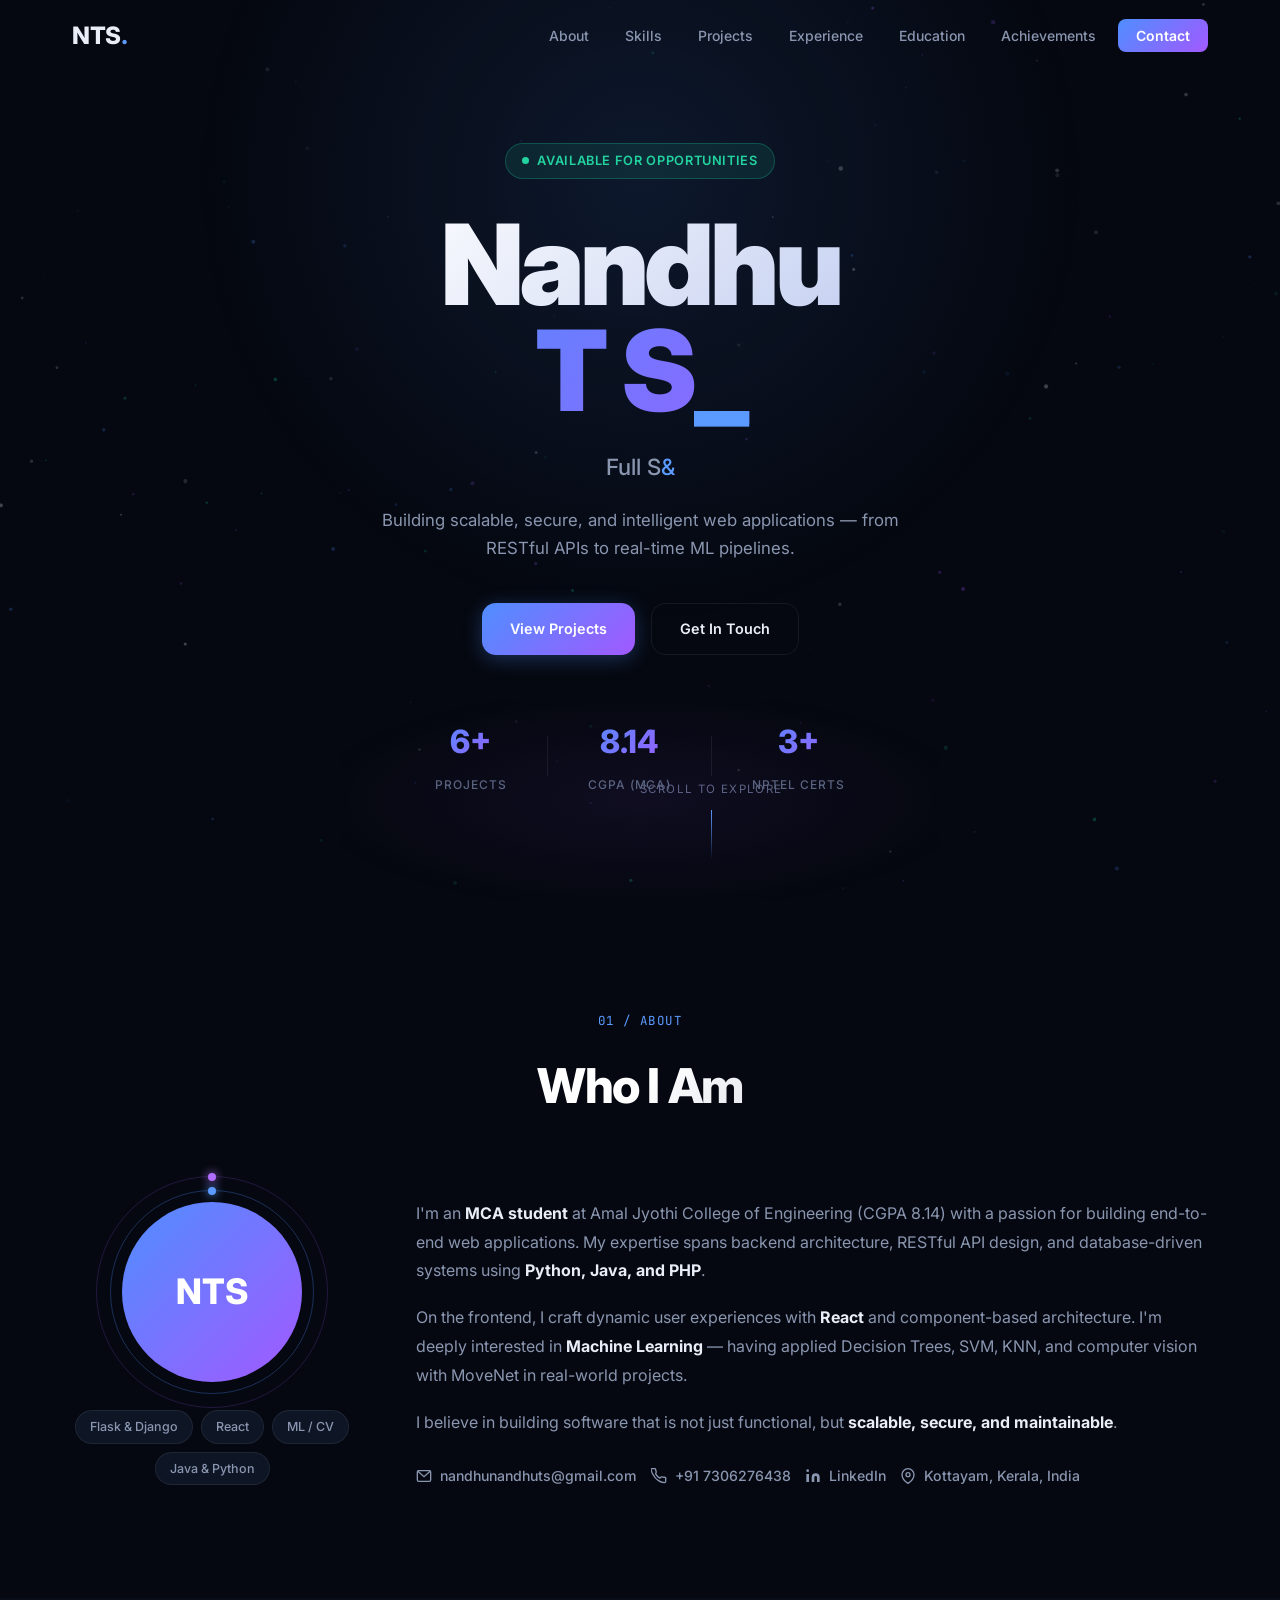
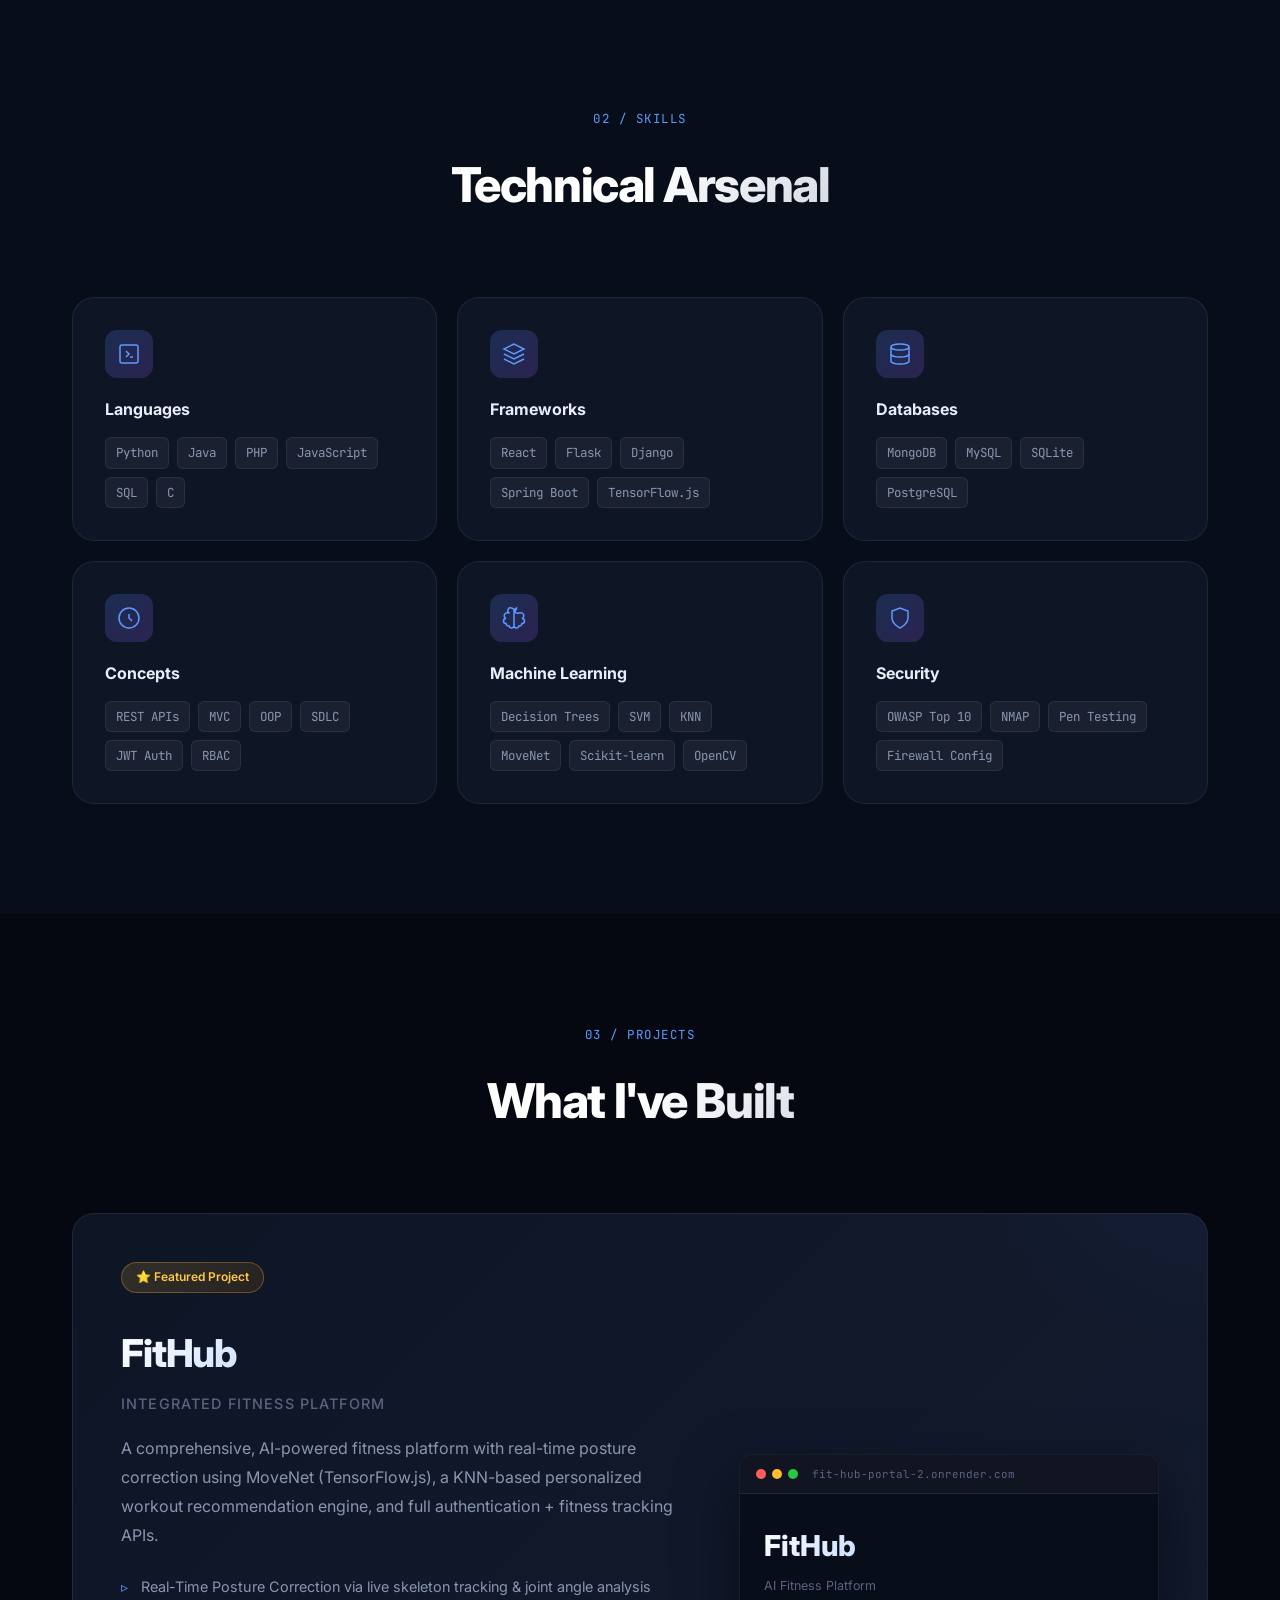
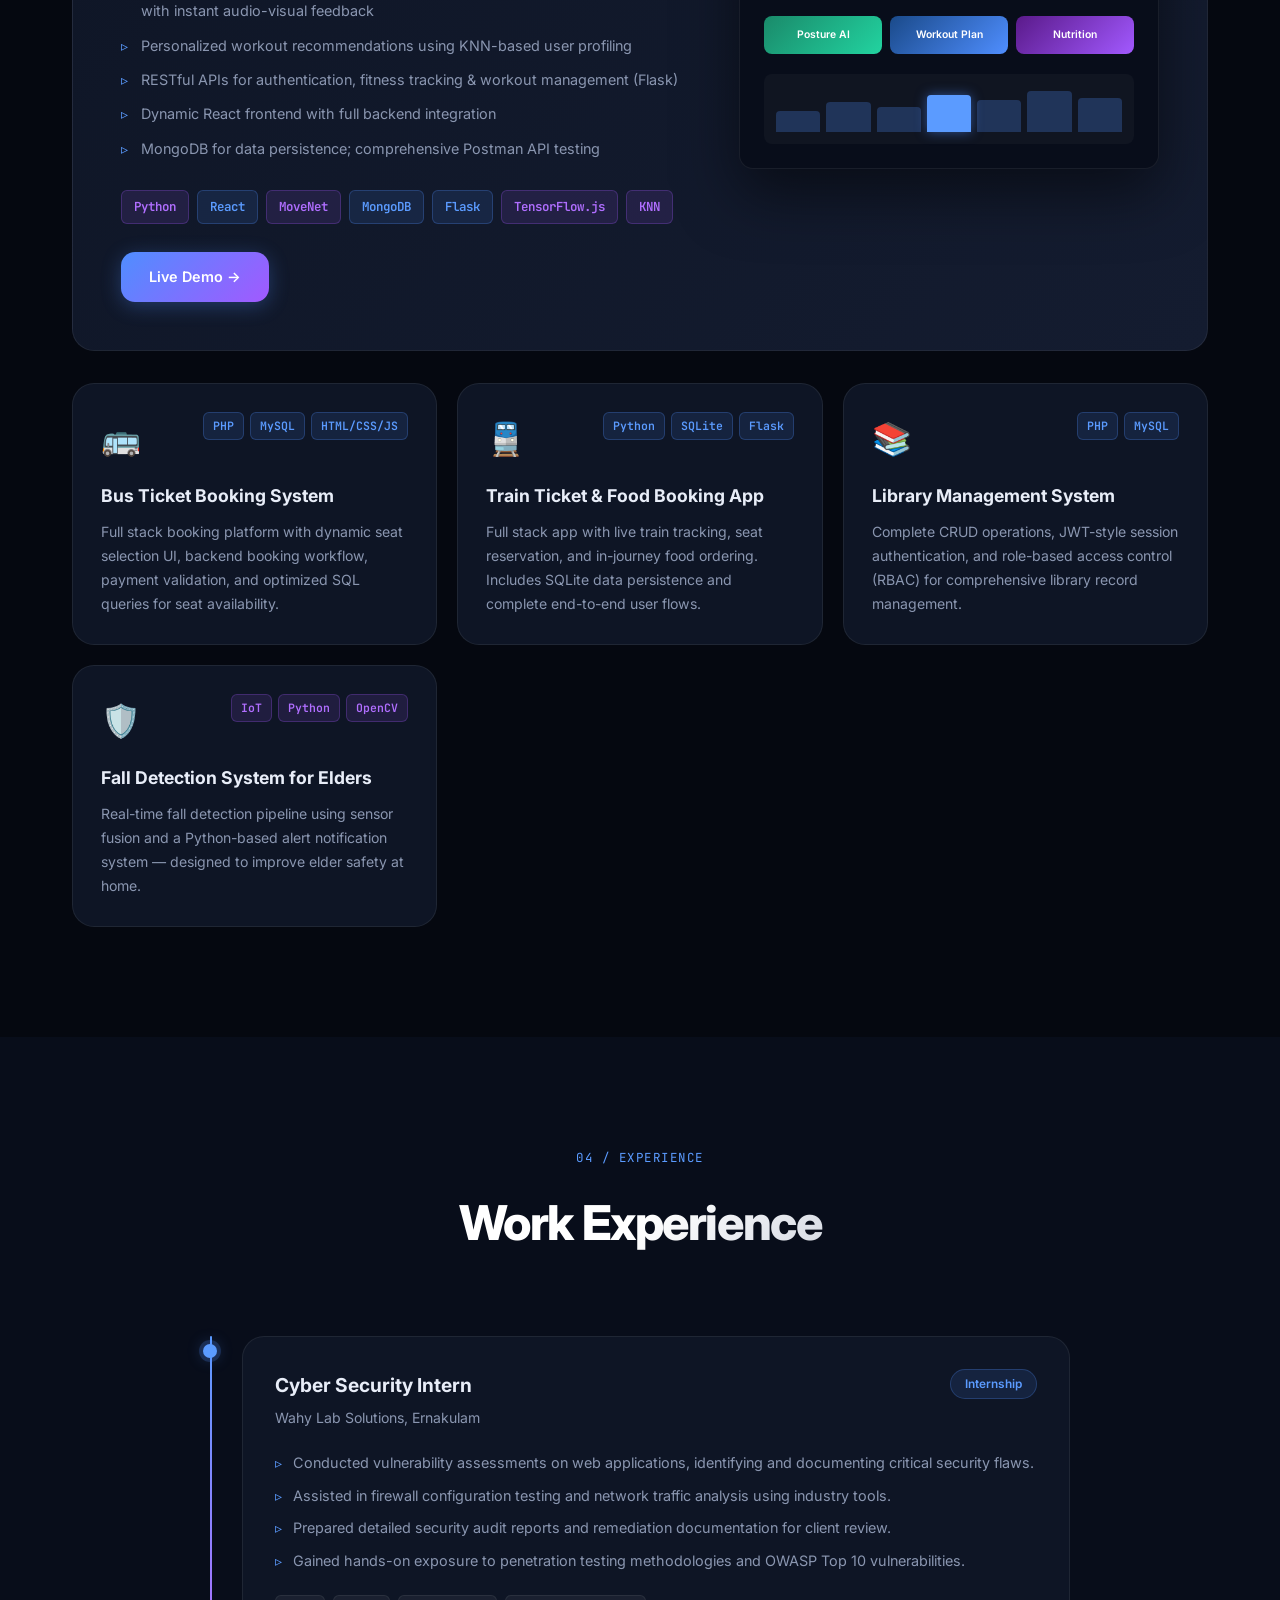
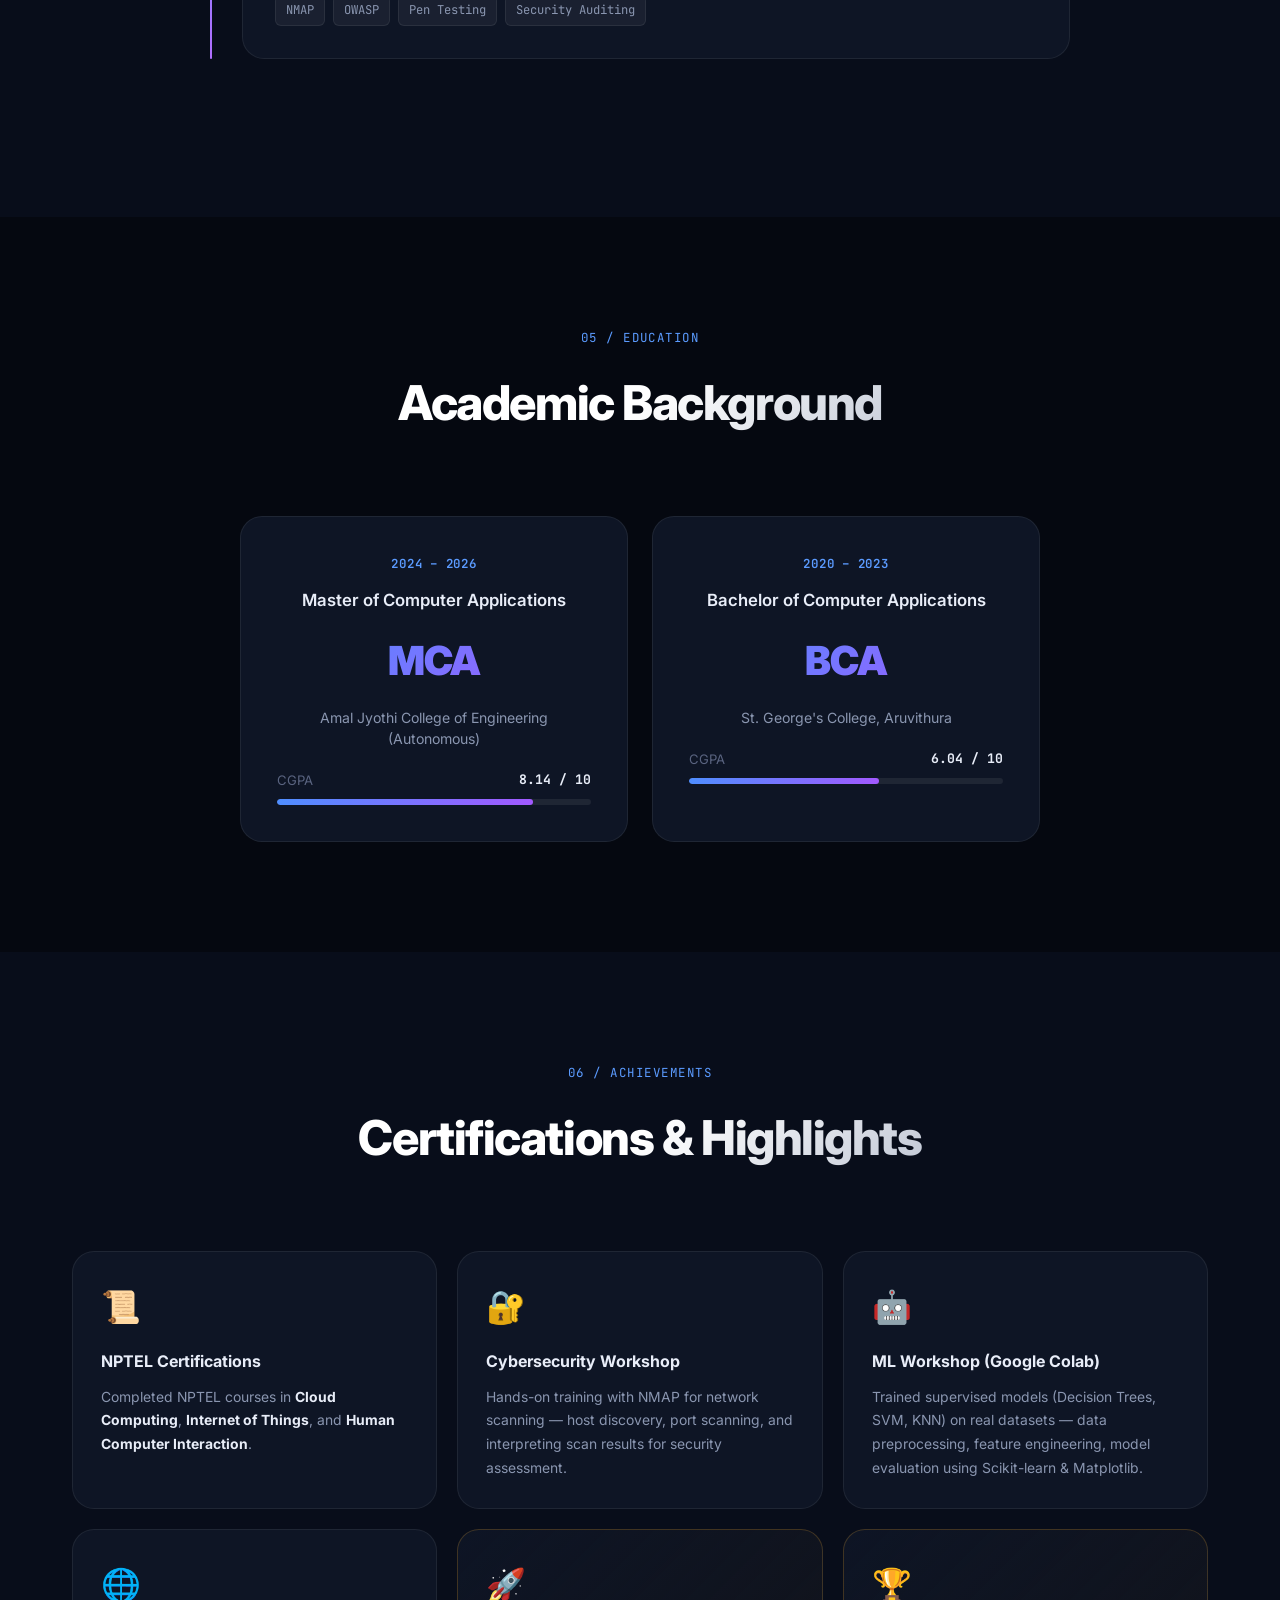
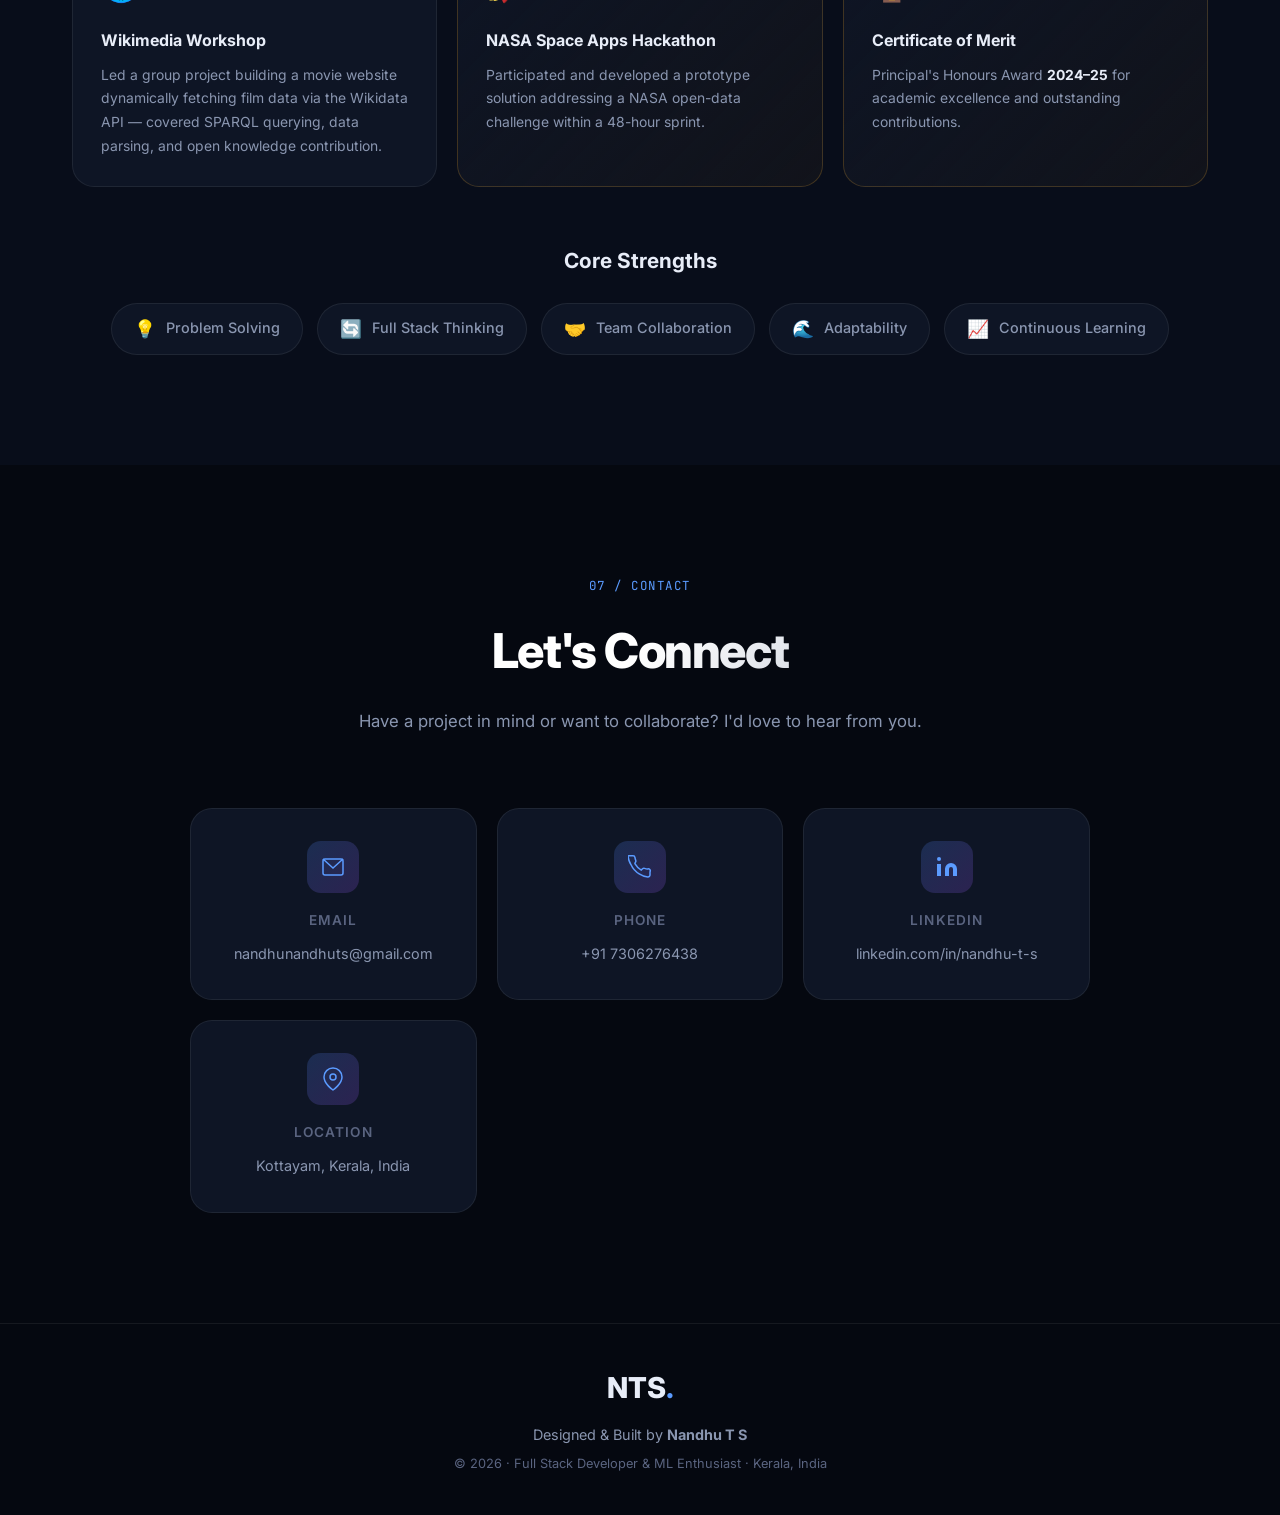
==== index.html @ 62b13dab "Initial commit: Nandhu T S portfolio website" ====
<!DOCTYPE html>
<html lang="en">
<head>
  <meta charset="UTF-8" />
  <meta name="viewport" content="width=device-width, initial-scale=1.0" />
  <title>Nandhu T S — Full Stack Developer & ML Enthusiast</title>
  <meta name="description" content="Portfolio of Nandhu T S — Full Stack Developer and ML Enthusiast specializing in Flask, React, Python, Java and Machine Learning." />
  <link rel="preconnect" href="https://fonts.googleapis.com" />
  <link rel="preconnect" href="https://fonts.gstatic.com" crossorigin />
  <link href="https://fonts.googleapis.com/css2?family=Inter:wght@300;400;500;600;700;800;900&family=JetBrains+Mono:wght@400;500&display=swap" rel="stylesheet" />
  <link rel="stylesheet" href="styles.css" />
</head>
<body>
  <!-- Particle Canvas -->
  <canvas id="particles"></canvas>

  <!-- Navigation -->
  <nav id="navbar">
    <div class="nav-container">
      <a class="nav-logo" href="#hero">NTS<span class="logo-dot">.</span></a>
      <button class="nav-toggle" id="navToggle" aria-label="Toggle menu">
        <span></span><span></span><span></span>
      </button>
      <ul class="nav-links" id="navLinks">
        <li><a href="#about">About</a></li>
        <li><a href="#skills">Skills</a></li>
        <li><a href="#projects">Projects</a></li>
        <li><a href="#experience">Experience</a></li>
        <li><a href="#education">Education</a></li>
        <li><a href="#certifications">Achievements</a></li>
        <li><a href="#contact" class="nav-cta">Contact</a></li>
      </ul>
    </div>
  </nav>

  <!-- Hero Section -->
  <section id="hero">
    <div class="hero-content">
      <div class="hero-badge">
        <span class="badge-dot"></span>
        Available for opportunities
      </div>
      <h1 class="hero-name">
        <span class="line1">Nandhu</span>
        <span class="line2">T S<span class="cursor-blink">_</span></span>
      </h1>
      <p class="hero-title">Full Stack Developer <span class="amp">&amp;</span> ML Enthusiast</p>
      <p class="hero-desc">
        Building scalable, secure, and intelligent web applications — from RESTful APIs to real-time ML pipelines.
      </p>
      <div class="hero-actions">
        <a href="#projects" class="btn btn-primary">View Projects</a>
        <a href="#contact" class="btn btn-outline">Get In Touch</a>
      </div>
      <div class="hero-stats">
        <div class="stat"><span class="stat-val">6+</span><span class="stat-label">Projects</span></div>
        <div class="stat-divider"></div>
        <div class="stat"><span class="stat-val">8.14</span><span class="stat-label">CGPA (MCA)</span></div>
        <div class="stat-divider"></div>
        <div class="stat"><span class="stat-val">3+</span><span class="stat-label">NPTEL Certs</span></div>
      </div>
    </div>
    <div class="hero-scroll">
      <span>Scroll to explore</span>
      <div class="scroll-line"></div>
    </div>
  </section>

  <!-- About Section -->
  <section id="about" class="section">
    <div class="container">
      <div class="section-header">
        <span class="section-tag">01 / About</span>
        <h2 class="section-title">Who I Am</h2>
      </div>
      <div class="about-grid">
        <div class="about-avatar-wrap">
          <div class="about-avatar">
            <div class="avatar-initials">NTS</div>
            <div class="avatar-ring"></div>
            <div class="avatar-ring ring2"></div>
          </div>
          <div class="about-chips">
            <span class="chip">Flask &amp; Django</span>
            <span class="chip">React</span>
            <span class="chip">ML / CV</span>
            <span class="chip">Java &amp; Python</span>
          </div>
        </div>
        <div class="about-text">
          <p>
            I'm an <strong>MCA student</strong> at Amal Jyothi College of Engineering (CGPA 8.14) with a passion for building end-to-end web applications. My expertise spans backend architecture, RESTful API design, and database-driven systems using <strong>Python, Java, and PHP</strong>.
          </p>
          <p>
            On the frontend, I craft dynamic user experiences with <strong>React</strong> and component-based architecture. I'm deeply interested in <strong>Machine Learning</strong> — having applied Decision Trees, SVM, KNN, and computer vision with MoveNet in real-world projects.
          </p>
          <p>
            I believe in building software that is not just functional, but <strong>scalable, secure, and maintainable</strong>.
          </p>
          <div class="about-links">
            <a href="mailto:nandhunandhuts@gmail.com" class="about-link" id="emailLink">
              <svg viewBox="0 0 24 24" fill="none" stroke="currentColor" stroke-width="2"><rect x="2" y="4" width="20" height="16" rx="2"/><polyline points="22,4 12,13 2,4"/></svg>
              nandhunandhuts@gmail.com
            </a>
            <a href="tel:+917306276438" class="about-link" id="phoneLink">
              <svg viewBox="0 0 24 24" fill="none" stroke="currentColor" stroke-width="2"><path d="M22 16.92v3a2 2 0 01-2.18 2 19.79 19.79 0 01-8.63-3.07A19.5 19.5 0 013.07 9.81a19.79 19.79 0 01-3.07-8.66A2 2 0 012 .82h3a2 2 0 012 1.72c.127.96.361 1.903.7 2.81a2 2 0 01-.45 2.11L6.91 8.73a16 16 0 006.36 6.36l1.27-1.27a2 2 0 012.11-.45c.907.339 1.85.573 2.81.7A2 2 0 0122 16.92z"/></svg>
              +91 7306276438
            </a>
            <a href="https://www.linkedin.com/in/nandhu-t-s" target="_blank" rel="noopener noreferrer" class="about-link" id="linkedinLink">
              <svg viewBox="0 0 24 24" fill="currentColor"><path d="M16 8a6 6 0 016 6v7h-4v-7a2 2 0 00-2-2 2 2 0 00-2 2v7h-4v-7a6 6 0 016-6zM2 9h4v12H2z"/><circle cx="4" cy="4" r="2"/></svg>
              LinkedIn
            </a>
            <span class="about-link no-hover">
              <svg viewBox="0 0 24 24" fill="none" stroke="currentColor" stroke-width="2"><path d="M21 10c0 7-9 13-9 13s-9-6-9-13a9 9 0 0118 0z"/><circle cx="12" cy="10" r="3"/></svg>
              Kottayam, Kerala, India
            </span>
          </div>
        </div>
      </div>
    </div>
  </section>

  <!-- Skills Section -->
  <section id="skills" class="section section-dark">
    <div class="container">
      <div class="section-header">
        <span class="section-tag">02 / Skills</span>
        <h2 class="section-title">Technical Arsenal</h2>
      </div>
      <div class="skills-grid">
        <div class="skill-card reveal">
          <div class="skill-icon">
            <svg viewBox="0 0 24 24" fill="none" stroke="currentColor" stroke-width="1.5"><rect x="3" y="3" width="18" height="18" rx="2"/><path d="M9 9l3 3-3 3M13 15h3"/></svg>
          </div>
          <h3>Languages</h3>
          <div class="skill-tags">
            <span>Python</span><span>Java</span><span>PHP</span><span>JavaScript</span><span>SQL</span><span>C</span>
          </div>
        </div>
        <div class="skill-card reveal">
          <div class="skill-icon">
            <svg viewBox="0 0 24 24" fill="none" stroke="currentColor" stroke-width="1.5"><path d="M12 2L2 7l10 5 10-5-10-5zM2 17l10 5 10-5M2 12l10 5 10-5"/></svg>
          </div>
          <h3>Frameworks</h3>
          <div class="skill-tags">
            <span>React</span><span>Flask</span><span>Django</span><span>Spring Boot</span><span>TensorFlow.js</span>
          </div>
        </div>
        <div class="skill-card reveal">
          <div class="skill-icon">
            <svg viewBox="0 0 24 24" fill="none" stroke="currentColor" stroke-width="1.5"><ellipse cx="12" cy="5" rx="9" ry="3"/><path d="M21 12c0 1.66-4 3-9 3s-9-1.34-9-3"/><path d="M3 5v14c0 1.66 4 3 9 3s9-1.34 9-3V5"/></svg>
          </div>
          <h3>Databases</h3>
          <div class="skill-tags">
            <span>MongoDB</span><span>MySQL</span><span>SQLite</span><span>PostgreSQL</span>
          </div>
        </div>
        <div class="skill-card reveal">
          <div class="skill-icon">
            <svg viewBox="0 0 24 24" fill="none" stroke="currentColor" stroke-width="1.5"><circle cx="12" cy="12" r="10"/><path d="M12 8v4l3 3"/></svg>
          </div>
          <h3>Concepts</h3>
          <div class="skill-tags">
            <span>REST APIs</span><span>MVC</span><span>OOP</span><span>SDLC</span><span>JWT Auth</span><span>RBAC</span>
          </div>
        </div>
        <div class="skill-card reveal">
          <div class="skill-icon">
            <svg viewBox="0 0 24 24" fill="none" stroke="currentColor" stroke-width="1.5"><path d="M9.5 2A2.5 2.5 0 0112 4.5v15a2.5 2.5 0 01-4.96.44A2.5 2.5 0 014 17.5a2.5 2.5 0 010-5A2.5 2.5 0 016.5 7h1A2.5 2.5 0 019.5 2zm5 0A2.5 2.5 0 0112 4.5v15a2.5 2.5 0 004.96.44A2.5 2.5 0 0020 17.5a2.5 2.5 0 000-5 2.5 2.5 0 00-2.5-5.5h-1A2.5 2.5 0 0114.5 2z"/></svg>
          </div>
          <h3>Machine Learning</h3>
          <div class="skill-tags">
            <span>Decision Trees</span><span>SVM</span><span>KNN</span><span>MoveNet</span><span>Scikit-learn</span><span>OpenCV</span>
          </div>
        </div>
        <div class="skill-card reveal">
          <div class="skill-icon">
            <svg viewBox="0 0 24 24" fill="none" stroke="currentColor" stroke-width="1.5"><path d="M12 22s8-4 8-10V5l-8-3-8 3v7c0 6 8 10 8 10z"/></svg>
          </div>
          <h3>Security</h3>
          <div class="skill-tags">
            <span>OWASP Top 10</span><span>NMAP</span><span>Pen Testing</span><span>Firewall Config</span>
          </div>
        </div>
      </div>
    </div>
  </section>

  <!-- Projects Section -->
  <section id="projects" class="section">
    <div class="container">
      <div class="section-header">
        <span class="section-tag">03 / Projects</span>
        <h2 class="section-title">What I've Built</h2>
      </div>

      <!-- Featured Project -->
      <div class="featured-project reveal">
        <div class="featured-badge">⭐ Featured Project</div>
        <div class="featured-grid">
          <div class="featured-info">
            <h3 class="project-name">FitHub</h3>
            <p class="project-subtitle">Integrated Fitness Platform</p>
            <p class="project-desc">
              A comprehensive, AI-powered fitness platform with real-time posture correction using MoveNet (TensorFlow.js), 
              a KNN-based personalized workout recommendation engine, and full authentication + fitness tracking APIs.
            </p>
            <ul class="project-highlights">
              <li>Real-Time Posture Correction via live skeleton tracking &amp; joint angle analysis with instant audio-visual feedback</li>
              <li>Personalized workout recommendations using KNN-based user profiling</li>
              <li>RESTful APIs for authentication, fitness tracking &amp; workout management (Flask)</li>
              <li>Dynamic React frontend with full backend integration</li>
              <li>MongoDB for data persistence; comprehensive Postman API testing</li>
            </ul>
            <div class="project-tech">
              <span class="tech-tag ml">Python</span>
              <span class="tech-tag">React</span>
              <span class="tech-tag ml">MoveNet</span>
              <span class="tech-tag">MongoDB</span>
              <span class="tech-tag">Flask</span>
              <span class="tech-tag ml">TensorFlow.js</span>
              <span class="tech-tag ml">KNN</span>
            </div>
            <div class="project-actions">
              <a href="https://fit-hub-portal-2.onrender.com/" target="_blank" rel="noopener noreferrer" class="btn btn-primary" id="fithubLiveLink">Live Demo →</a>
            </div>
          </div>
          <div class="featured-mockup">
            <div class="mockup-window">
              <div class="mockup-bar">
                <span class="dot red"></span><span class="dot yellow"></span><span class="dot green"></span>
                <span class="mockup-url">fit-hub-portal-2.onrender.com</span>
              </div>
              <div class="mockup-screen">
                <div class="mockup-hero-text">FitHub</div>
                <div class="mockup-hero-sub">AI Fitness Platform</div>
                <div class="mockup-cards">
                  <div class="mc mc-green">Posture AI</div>
                  <div class="mc mc-blue">Workout Plan</div>
                  <div class="mc mc-purple">Nutrition</div>
                </div>
                <div class="mockup-chart">
                  <div class="bar" style="height:45%"></div>
                  <div class="bar" style="height:65%"></div>
                  <div class="bar" style="height:55%"></div>
                  <div class="bar active" style="height:80%"></div>
                  <div class="bar" style="height:70%"></div>
                  <div class="bar" style="height:90%"></div>
                  <div class="bar" style="height:75%"></div>
                </div>
              </div>
            </div>
          </div>
        </div>
      </div>

      <!-- Other Projects Grid -->
      <div class="projects-grid">
        <div class="project-card reveal" id="busTicketProject">
          <div class="project-card-header">
            <div class="project-card-icon">🚌</div>
            <div class="project-card-tags">
              <span class="tech-tag small">PHP</span>
              <span class="tech-tag small">MySQL</span>
              <span class="tech-tag small">HTML/CSS/JS</span>
            </div>
          </div>
          <h3>Bus Ticket Booking System</h3>
          <p>Full stack booking platform with dynamic seat selection UI, backend booking workflow, payment validation, and optimized SQL queries for seat availability.</p>
        </div>

        <div class="project-card reveal" id="trainTicketProject">
          <div class="project-card-header">
            <div class="project-card-icon">🚆</div>
            <div class="project-card-tags">
              <span class="tech-tag small">Python</span>
              <span class="tech-tag small">SQLite</span>
              <span class="tech-tag small">Flask</span>
            </div>
          </div>
          <h3>Train Ticket &amp; Food Booking App</h3>
          <p>Full stack app with live train tracking, seat reservation, and in-journey food ordering. Includes SQLite data persistence and complete end-to-end user flows.</p>
        </div>

        <div class="project-card reveal" id="libraryProject">
          <div class="project-card-header">
            <div class="project-card-icon">📚</div>
            <div class="project-card-tags">
              <span class="tech-tag small">PHP</span>
              <span class="tech-tag small">MySQL</span>
            </div>
          </div>
          <h3>Library Management System</h3>
          <p>Complete CRUD operations, JWT-style session authentication, and role-based access control (RBAC) for comprehensive library record management.</p>
        </div>

        <div class="project-card reveal" id="fallDetectionProject">
          <div class="project-card-header">
            <div class="project-card-icon">🛡️</div>
            <div class="project-card-tags">
              <span class="tech-tag small ml">IoT</span>
              <span class="tech-tag small ml">Python</span>
              <span class="tech-tag small ml">OpenCV</span>
            </div>
          </div>
          <h3>Fall Detection System for Elders</h3>
          <p>Real-time fall detection pipeline using sensor fusion and a Python-based alert notification system — designed to improve elder safety at home.</p>
        </div>
      </div>
    </div>
  </section>

  <!-- Experience Section -->
  <section id="experience" class="section section-dark">
    <div class="container">
      <div class="section-header">
        <span class="section-tag">04 / Experience</span>
        <h2 class="section-title">Work Experience</h2>
      </div>
      <div class="timeline">
        <div class="timeline-item reveal" id="cyberSecInternship">
          <div class="timeline-dot"></div>
          <div class="timeline-content">
            <div class="timeline-header">
              <div>
                <h3>Cyber Security Intern</h3>
                <p class="timeline-org">Wahy Lab Solutions, Ernakulam</p>
              </div>
              <span class="timeline-badge">Internship</span>
            </div>
            <ul class="timeline-points">
              <li>Conducted vulnerability assessments on web applications, identifying and documenting critical security flaws.</li>
              <li>Assisted in firewall configuration testing and network traffic analysis using industry tools.</li>
              <li>Prepared detailed security audit reports and remediation documentation for client review.</li>
              <li>Gained hands-on exposure to penetration testing methodologies and OWASP Top 10 vulnerabilities.</li>
            </ul>
            <div class="timeline-skills">
              <span>NMAP</span><span>OWASP</span><span>Pen Testing</span><span>Security Auditing</span>
            </div>
          </div>
        </div>
      </div>
    </div>
  </section>

  <!-- Education Section -->
  <section id="education" class="section">
    <div class="container">
      <div class="section-header">
        <span class="section-tag">05 / Education</span>
        <h2 class="section-title">Academic Background</h2>
      </div>
      <div class="edu-grid">
        <div class="edu-card reveal" id="mcaCard">
          <div class="edu-year">2024 – 2026</div>
          <div class="edu-degree">Master of Computer Applications</div>
          <div class="edu-abbr">MCA</div>
          <div class="edu-inst">Amal Jyothi College of Engineering (Autonomous)</div>
          <div class="edu-cgpa">
            <span class="cgpa-label">CGPA</span>
            <span class="cgpa-val">8.14 / 10</span>
          </div>
          <div class="cgpa-bar"><div class="cgpa-fill" style="width: 81.4%"></div></div>
        </div>
        <div class="edu-card reveal" id="bcaCard">
          <div class="edu-year">2020 – 2023</div>
          <div class="edu-degree">Bachelor of Computer Applications</div>
          <div class="edu-abbr">BCA</div>
          <div class="edu-inst">St. George's College, Aruvithura</div>
          <div class="edu-cgpa">
            <span class="cgpa-label">CGPA</span>
            <span class="cgpa-val">6.04 / 10</span>
          </div>
          <div class="cgpa-bar"><div class="cgpa-fill" style="width: 60.4%"></div></div>
        </div>
      </div>
    </div>
  </section>

  <!-- Certifications Section -->
  <section id="certifications" class="section section-dark">
    <div class="container">
      <div class="section-header">
        <span class="section-tag">06 / Achievements</span>
        <h2 class="section-title">Certifications &amp; Highlights</h2>
      </div>
      <div class="cert-grid">
        <div class="cert-card reveal" id="nptelCert">
          <div class="cert-icon">📜</div>
          <h3>NPTEL Certifications</h3>
          <p>Completed NPTEL courses in <strong>Cloud Computing</strong>, <strong>Internet of Things</strong>, and <strong>Human Computer Interaction</strong>.</p>
        </div>
        <div class="cert-card reveal" id="cyberWorkshop">
          <div class="cert-icon">🔐</div>
          <h3>Cybersecurity Workshop</h3>
          <p>Hands-on training with NMAP for network scanning — host discovery, port scanning, and interpreting scan results for security assessment.</p>
        </div>
        <div class="cert-card reveal" id="mlWorkshop">
          <div class="cert-icon">🤖</div>
          <h3>ML Workshop (Google Colab)</h3>
          <p>Trained supervised models (Decision Trees, SVM, KNN) on real datasets — data preprocessing, feature engineering, model evaluation using Scikit-learn &amp; Matplotlib.</p>
        </div>
        <div class="cert-card reveal" id="wikiWorkshop">
          <div class="cert-icon">🌐</div>
          <h3>Wikimedia Workshop</h3>
          <p>Led a group project building a movie website dynamically fetching film data via the Wikidata API — covered SPARQL querying, data parsing, and open knowledge contribution.</p>
        </div>
        <div class="cert-card reveal featured-cert" id="nasaHackathon">
          <div class="cert-icon">🚀</div>
          <h3>NASA Space Apps Hackathon</h3>
          <p>Participated and developed a prototype solution addressing a NASA open-data challenge within a 48-hour sprint.</p>
        </div>
        <div class="cert-card reveal featured-cert" id="principalsHonour">
          <div class="cert-icon">🏆</div>
          <h3>Certificate of Merit</h3>
          <p>Principal's Honours Award <strong>2024–25</strong> for academic excellence and outstanding contributions.</p>
        </div>
      </div>

      <div class="strengths-section reveal">
        <h3 class="strengths-title">Core Strengths</h3>
        <div class="strengths-grid">
          <div class="strength-item" id="problemSolving">
            <span class="strength-icon">💡</span>
            <span>Problem Solving</span>
          </div>
          <div class="strength-item" id="fullStackThinking">
            <span class="strength-icon">🔄</span>
            <span>Full Stack Thinking</span>
          </div>
          <div class="strength-item" id="teamCollab">
            <span class="strength-icon">🤝</span>
            <span>Team Collaboration</span>
          </div>
          <div class="strength-item" id="adaptability">
            <span class="strength-icon">🌊</span>
            <span>Adaptability</span>
          </div>
          <div class="strength-item" id="continuousLearning">
            <span class="strength-icon">📈</span>
            <span>Continuous Learning</span>
          </div>
        </div>
      </div>
    </div>
  </section>

  <!-- Contact Section -->
  <section id="contact" class="section">
    <div class="container">
      <div class="section-header">
        <span class="section-tag">07 / Contact</span>
        <h2 class="section-title">Let's Connect</h2>
        <p class="section-sub">Have a project in mind or want to collaborate? I'd love to hear from you.</p>
      </div>
      <div class="contact-grid">
        <div class="contact-card reveal" id="emailContact">
          <div class="contact-icon">
            <svg viewBox="0 0 24 24" fill="none" stroke="currentColor" stroke-width="1.5"><rect x="2" y="4" width="20" height="16" rx="2"/><polyline points="22,4 12,13 2,4"/></svg>
          </div>
          <h3>Email</h3>
          <a href="mailto:nandhunandhuts@gmail.com">nandhunandhuts@gmail.com</a>
        </div>
        <div class="contact-card reveal" id="phoneContact">
          <div class="contact-icon">
            <svg viewBox="0 0 24 24" fill="none" stroke="currentColor" stroke-width="1.5"><path d="M22 16.92v3a2 2 0 01-2.18 2 19.79 19.79 0 01-8.63-3.07A19.5 19.5 0 013.07 9.81a19.79 19.79 0 01-3.07-8.66A2 2 0 012 .82h3a2 2 0 012 1.72c.127.96.361 1.903.7 2.81a2 2 0 01-.45 2.11L6.91 8.73a16 16 0 006.36 6.36l1.27-1.27a2 2 0 012.11-.45c.907.339 1.85.573 2.81.7A2 2 0 0122 16.92z"/></svg>
          </div>
          <h3>Phone</h3>
          <a href="tel:+917306276438">+91 7306276438</a>
        </div>
        <div class="contact-card reveal" id="linkedinContact">
          <div class="contact-icon">
            <svg viewBox="0 0 24 24" fill="currentColor"><path d="M16 8a6 6 0 016 6v7h-4v-7a2 2 0 00-2-2 2 2 0 00-2 2v7h-4v-7a6 6 0 016-6zM2 9h4v12H2z"/><circle cx="4" cy="4" r="2"/></svg>
          </div>
          <h3>LinkedIn</h3>
          <a href="https://www.linkedin.com/in/nandhu-t-s" target="_blank" rel="noopener noreferrer">linkedin.com/in/nandhu-t-s</a>
        </div>
        <div class="contact-card reveal" id="locationContact">
          <div class="contact-icon">
            <svg viewBox="0 0 24 24" fill="none" stroke="currentColor" stroke-width="1.5"><path d="M21 10c0 7-9 13-9 13s-9-6-9-13a9 9 0 0118 0z"/><circle cx="12" cy="10" r="3"/></svg>
          </div>
          <h3>Location</h3>
          <span>Kottayam, Kerala, India</span>
        </div>
      </div>
    </div>
  </section>

  <!-- Footer -->
  <footer>
    <div class="container">
      <div class="footer-content">
        <div class="footer-logo">NTS<span class="logo-dot">.</span></div>
        <p class="footer-text">Designed &amp; Built by <strong>Nandhu T S</strong></p>
        <p class="footer-copy">© 2025 · Full Stack Developer &amp; ML Enthusiast · Kerala, India</p>
      </div>
    </div>
  </footer>

  <script src="script.js"></script>
</body>
</html>
---- styles.css ----
/* ============================================================
   NANDHU T S PORTFOLIO — Premium Dark Theme
   ============================================================ */

/* ---------- Reset & Base ---------- */
*, *::before, *::after { box-sizing: border-box; margin: 0; padding: 0; }

:root {
  --bg:        #050810;
  --bg2:       #080d1a;
  --surface:   #0e1525;
  --surface2:  #141c30;
  --border:    rgba(255,255,255,0.07);
  --glow:      #4f8eff;
  --glow2:     #a259ff;
  --accent:    #5b9bff;
  --accent2:   #b06eff;
  --green:     #22d3a0;
  --text:      #e8edf8;
  --text2:     #8a96b0;
  --text3:     #5a6480;
  --font:      'Inter', sans-serif;
  --mono:      'JetBrains Mono', monospace;
  --radius:    14px;
  --radius-lg: 22px;
  --transition: 0.35s cubic-bezier(0.4,0,0.2,1);
}

html { scroll-behavior: smooth; scroll-padding-top: 80px; }

body {
  background: var(--bg);
  color: var(--text);
  font-family: var(--font);
  font-size: 16px;
  line-height: 1.7;
  overflow-x: hidden;
}

a { text-decoration: none; color: inherit; }
ul { list-style: none; }
img { max-width: 100%; display: block; }

/* ---------- Scrollbar ---------- */
::-webkit-scrollbar { width: 6px; }
::-webkit-scrollbar-track { background: var(--bg); }
::-webkit-scrollbar-thumb { background: var(--surface2); border-radius: 3px; }
::-webkit-scrollbar-thumb:hover { background: var(--accent); }

/* ---------- Canvas Particles ---------- */
#particles {
  position: fixed;
  top: 0; left: 0;
  width: 100%; height: 100%;
  pointer-events: none;
  z-index: 0;
  opacity: 0.4;
}

/* ---------- Container ---------- */
.container {
  max-width: 1200px;
  margin: 0 auto;
  padding: 0 32px;
  position: relative;
  z-index: 1;
}

/* ---------- NAV ---------- */
#navbar {
  position: fixed;
  top: 0; left: 0; right: 0;
  z-index: 1000;
  padding: 0;
  transition: background var(--transition), border-color var(--transition);
  border-bottom: 1px solid transparent;
}

#navbar.scrolled {
  background: rgba(5,8,16,0.88);
  backdrop-filter: blur(20px);
  border-color: var(--border);
}

.nav-container {
  max-width: 1200px;
  margin: 0 auto;
  padding: 0 32px;
  height: 72px;
  display: flex;
  align-items: center;
  justify-content: space-between;
}

.nav-logo {
  font-size: 1.5rem;
  font-weight: 800;
  letter-spacing: -0.02em;
  color: var(--text);
}

.logo-dot { color: var(--accent); }

.nav-links {
  display: flex;
  align-items: center;
  gap: 8px;
}

.nav-links a {
  font-size: 0.875rem;
  font-weight: 500;
  color: var(--text2);
  padding: 8px 14px;
  border-radius: 8px;
  transition: color var(--transition), background var(--transition);
}

.nav-links a:hover { color: var(--text); background: var(--surface); }

.nav-links .nav-cta {
  background: linear-gradient(135deg, var(--glow), var(--glow2));
  color: #fff !important;
  padding: 8px 18px;
  border-radius: 8px;
  font-weight: 600;
}

.nav-links .nav-cta:hover {
  background: linear-gradient(135deg, var(--accent2), var(--accent));
  transform: translateY(-1px);
  box-shadow: 0 4px 20px rgba(79,142,255,0.4);
}

.nav-toggle {
  display: none;
  flex-direction: column;
  gap: 5px;
  background: none;
  border: none;
  cursor: pointer;
  padding: 4px;
}

.nav-toggle span {
  display: block;
  width: 24px;
  height: 2px;
  background: var(--text);
  border-radius: 2px;
  transition: var(--transition);
}

/* ---------- HERO ---------- */
#hero {
  position: relative;
  min-height: 100vh;
  display: flex;
  align-items: center;
  justify-content: center;
  text-align: center;
  padding: 120px 32px 80px;
  overflow: hidden;
}

#hero::before {
  content: '';
  position: absolute;
  top: -30%;
  left: 50%;
  transform: translateX(-50%);
  width: 900px;
  height: 900px;
  background: radial-gradient(ellipse at center, rgba(79,142,255,0.12) 0%, transparent 70%);
  pointer-events: none;
}

#hero::after {
  content: '';
  position: absolute;
  bottom: 0;
  left: 50%;
  transform: translateX(-50%);
  width: 600px;
  height: 200px;
  background: radial-gradient(ellipse at center, rgba(162,89,255,0.07) 0%, transparent 80%);
  pointer-events: none;
}

.hero-content {
  position: relative;
  z-index: 2;
  max-width: 820px;
}

.hero-badge {
  display: inline-flex;
  align-items: center;
  gap: 8px;
  background: rgba(34,211,160,0.1);
  border: 1px solid rgba(34,211,160,0.25);
  color: var(--green);
  border-radius: 100px;
  padding: 6px 16px;
  font-size: 0.8rem;
  font-weight: 600;
  letter-spacing: 0.05em;
  text-transform: uppercase;
  margin-bottom: 32px;
  animation: fadeSlideDown 0.8s ease both;
}

.badge-dot {
  width: 7px; height: 7px;
  border-radius: 50%;
  background: var(--green);
  animation: pulse 2s infinite;
}

@keyframes pulse {
  0%, 100% { box-shadow: 0 0 0 0 rgba(34,211,160,0.5); }
  50% { box-shadow: 0 0 0 6px rgba(34,211,160,0); }
}

.hero-name {
  font-size: clamp(3.5rem, 10vw, 7rem);
  font-weight: 900;
  letter-spacing: -0.04em;
  line-height: 0.95;
  margin-bottom: 24px;
  animation: fadeSlideDown 0.9s 0.1s ease both;
}

.hero-name .line1 {
  display: block;
  background: linear-gradient(135deg, #ffffff 0%, #c0ccf0 100%);
  -webkit-background-clip: text;
  -webkit-text-fill-color: transparent;
  background-clip: text;
}

.hero-name .line2 {
  display: block;
  background: linear-gradient(135deg, var(--glow) 0%, var(--glow2) 100%);
  -webkit-background-clip: text;
  -webkit-text-fill-color: transparent;
  background-clip: text;
}

.cursor-blink {
  animation: blink 1.1s step-end infinite;
  -webkit-text-fill-color: var(--accent);
}
@keyframes blink { 0%,100%{opacity:1} 50%{opacity:0} }

.hero-title {
  font-size: clamp(1rem, 3vw, 1.4rem);
  color: var(--text2);
  font-weight: 500;
  margin-bottom: 20px;
  animation: fadeSlideDown 0.9s 0.2s ease both;
}

.amp { color: var(--accent); }

.hero-desc {
  font-size: 1.05rem;
  color: var(--text2);
  max-width: 580px;
  margin: 0 auto 40px;
  animation: fadeSlideDown 0.9s 0.3s ease both;
}

.hero-actions {
  display: flex;
  gap: 16px;
  justify-content: center;
  flex-wrap: wrap;
  margin-bottom: 60px;
  animation: fadeSlideDown 0.9s 0.4s ease both;
}

.hero-stats {
  display: flex;
  align-items: center;
  justify-content: center;
  gap: 40px;
  animation: fadeSlideDown 0.9s 0.5s ease both;
}

.stat { text-align: center; }
.stat-val { display: block; font-size: 2rem; font-weight: 800; background: linear-gradient(135deg, var(--glow), var(--glow2)); -webkit-background-clip: text; -webkit-text-fill-color: transparent; background-clip: text; }
.stat-label { font-size: 0.75rem; color: var(--text3); font-weight: 500; text-transform: uppercase; letter-spacing: 0.08em; }
.stat-divider { width: 1px; height: 40px; background: var(--border); }

.hero-scroll {
  position: absolute;
  bottom: 40px;
  left: 50%;
  transform: translateX(-50%);
  display: flex;
  flex-direction: column;
  align-items: center;
  gap: 10px;
  color: var(--text3);
  font-size: 0.72rem;
  letter-spacing: 0.12em;
  text-transform: uppercase;
  animation: fadeSlideDown 0.9s 0.7s ease both;
}

.scroll-line {
  width: 1px;
  height: 50px;
  background: linear-gradient(to bottom, var(--accent), transparent);
  animation: scrollLine 1.5s ease-in-out infinite;
}

@keyframes scrollLine {
  0%   { transform: scaleY(0); transform-origin: top; }
  50%  { transform: scaleY(1); transform-origin: top; }
  51%  { transform: scaleY(1); transform-origin: bottom; }
  100% { transform: scaleY(0); transform-origin: bottom; }
}

/* ---------- BUTTONS ---------- */
.btn {
  display: inline-flex;
  align-items: center;
  gap: 8px;
  padding: 13px 28px;
  border-radius: var(--radius);
  font-size: 0.9rem;
  font-weight: 600;
  cursor: pointer;
  transition: all var(--transition);
  border: none;
  outline: none;
}

.btn-primary {
  background: linear-gradient(135deg, var(--glow), var(--glow2));
  color: #fff;
  box-shadow: 0 4px 20px rgba(79,142,255,0.3);
}

.btn-primary:hover {
  transform: translateY(-2px);
  box-shadow: 0 8px 32px rgba(79,142,255,0.5);
}

.btn-outline {
  border: 1.5px solid var(--border);
  color: var(--text);
  background: transparent;
}

.btn-outline:hover {
  border-color: var(--accent);
  color: var(--accent);
  background: rgba(79,142,255,0.07);
  transform: translateY(-2px);
}

/* ---------- SECTIONS ---------- */
.section { padding: 110px 0; position: relative; z-index: 1; }
.section-dark { background: var(--bg2); }

.section-header {
  text-align: center;
  margin-bottom: 72px;
}

.section-tag {
  font-family: var(--mono);
  font-size: 0.78rem;
  color: var(--accent);
  letter-spacing: 0.12em;
  text-transform: uppercase;
  display: block;
  margin-bottom: 14px;
}

.section-title {
  font-size: clamp(2rem, 5vw, 3rem);
  font-weight: 800;
  letter-spacing: -0.03em;
  background: linear-gradient(135deg, #fff 50%, var(--text2) 100%);
  -webkit-background-clip: text;
  -webkit-text-fill-color: transparent;
  background-clip: text;
}

.section-sub {
  margin-top: 16px;
  color: var(--text2);
  font-size: 1.05rem;
}

/* ---------- REVEAL ANIMATION ---------- */
.reveal {
  opacity: 0;
  transform: translateY(40px);
  transition: opacity 0.7s ease, transform 0.7s ease;
}
.reveal.visible {
  opacity: 1;
  transform: translateY(0);
}

@keyframes fadeSlideDown {
  from { opacity: 0; transform: translateY(-20px); }
  to   { opacity: 1; transform: translateY(0); }
}

/* ---------- ABOUT ---------- */
.about-grid {
  display: grid;
  grid-template-columns: 280px 1fr;
  gap: 64px;
  align-items: center;
}

.about-avatar-wrap {
  display: flex;
  flex-direction: column;
  align-items: center;
  gap: 28px;
}

.about-avatar {
  position: relative;
  width: 180px;
  height: 180px;
}

.avatar-initials {
  width: 180px;
  height: 180px;
  border-radius: 50%;
  background: linear-gradient(135deg, var(--glow), var(--glow2));
  display: flex;
  align-items: center;
  justify-content: center;
  font-size: 2.2rem;
  font-weight: 800;
  color: #fff;
  position: relative;
  z-index: 2;
}

.avatar-ring {
  position: absolute;
  inset: -12px;
  border-radius: 50%;
  border: 1.5px solid rgba(79,142,255,0.3);
  animation: rotate 8s linear infinite;
}

.avatar-ring::before {
  content: '';
  position: absolute;
  top: -4px; left: 50%;
  transform: translateX(-50%);
  width: 8px; height: 8px;
  border-radius: 50%;
  background: var(--accent);
  box-shadow: 0 0 10px var(--accent);
}

.ring2 {
  inset: -26px;
  border-color: rgba(162,89,255,0.2);
  animation: rotate 14s linear infinite reverse;
}

.ring2::before {
  background: var(--accent2);
  box-shadow: 0 0 10px var(--accent2);
}

@keyframes rotate { from { transform: rotate(0deg); } to { transform: rotate(360deg); } }

.about-chips {
  display: flex;
  flex-wrap: wrap;
  gap: 8px;
  justify-content: center;
}

.chip {
  background: var(--surface);
  border: 1px solid var(--border);
  border-radius: 100px;
  padding: 5px 14px;
  font-size: 0.78rem;
  font-weight: 500;
  color: var(--text2);
}

.about-text p {
  color: var(--text2);
  margin-bottom: 18px;
  font-size: 1rem;
  line-height: 1.8;
}

.about-text strong { color: var(--text); }

.about-links {
  display: flex;
  flex-wrap: wrap;
  gap: 14px;
  margin-top: 28px;
}

.about-link {
  display: inline-flex;
  align-items: center;
  gap: 8px;
  color: var(--text2);
  font-size: 0.88rem;
  font-weight: 500;
  transition: color var(--transition);
}

.about-link svg { width: 16px; height: 16px; flex-shrink: 0; }

.about-link:not(.no-hover):hover { color: var(--accent); }

/* ---------- SKILLS ---------- */
.skills-grid {
  display: grid;
  grid-template-columns: repeat(auto-fit, minmax(280px, 1fr));
  gap: 20px;
}

.skill-card {
  background: var(--surface);
  border: 1px solid var(--border);
  border-radius: var(--radius-lg);
  padding: 32px;
  transition: border-color var(--transition), transform var(--transition), box-shadow var(--transition);
}

.skill-card:hover {
  border-color: rgba(79,142,255,0.35);
  transform: translateY(-4px);
  box-shadow: 0 12px 40px rgba(79,142,255,0.1);
}

.skill-icon {
  width: 48px;
  height: 48px;
  border-radius: 12px;
  background: linear-gradient(135deg, rgba(79,142,255,0.2), rgba(162,89,255,0.2));
  display: flex;
  align-items: center;
  justify-content: center;
  margin-bottom: 18px;
}

.skill-icon svg { width: 24px; height: 24px; color: var(--accent); }

.skill-card h3 {
  font-size: 1rem;
  font-weight: 700;
  margin-bottom: 14px;
  color: var(--text);
}

.skill-tags { display: flex; flex-wrap: wrap; gap: 8px; }
.skill-tags span {
  background: rgba(255,255,255,0.05);
  border: 1px solid var(--border);
  border-radius: 6px;
  padding: 4px 10px;
  font-size: 0.78rem;
  color: var(--text2);
  font-family: var(--mono);
}

/* ---------- PROJECTS ---------- */
.featured-project {
  background: linear-gradient(135deg, var(--surface), var(--surface2));
  border: 1px solid var(--border);
  border-radius: var(--radius-lg);
  padding: 48px;
  margin-bottom: 32px;
  position: relative;
  overflow: hidden;
  transition: border-color var(--transition);
}

.featured-project::before {
  content: '';
  position: absolute;
  top: -50%;
  right: -20%;
  width: 500px;
  height: 500px;
  background: radial-gradient(ellipse, rgba(79,142,255,0.06) 0%, transparent 70%);
  pointer-events: none;
}

.featured-project:hover { border-color: rgba(79,142,255,0.4); }

.featured-badge {
  display: inline-block;
  background: linear-gradient(135deg, rgba(255,200,60,0.15), rgba(255,150,0,0.1));
  border: 1px solid rgba(255,180,50,0.3);
  color: #ffc84a;
  border-radius: 100px;
  padding: 4px 14px;
  font-size: 0.75rem;
  font-weight: 600;
  margin-bottom: 28px;
}

.featured-grid {
  display: grid;
  grid-template-columns: 1fr 420px;
  gap: 60px;
  align-items: center;
}

.project-name {
  font-size: 2.4rem;
  font-weight: 800;
  letter-spacing: -0.03em;
  background: linear-gradient(135deg, #fff, var(--accent));
  -webkit-background-clip: text;
  -webkit-text-fill-color: transparent;
  background-clip: text;
  margin-bottom: 6px;
}

.project-subtitle {
  color: var(--text3);
  font-size: 0.9rem;
  font-weight: 500;
  margin-bottom: 18px;
  text-transform: uppercase;
  letter-spacing: 0.08em;
}

.project-desc {
  color: var(--text2);
  margin-bottom: 20px;
  line-height: 1.8;
}

.project-highlights {
  list-style: none;
  margin-bottom: 24px;
}

.project-highlights li {
  color: var(--text2);
  font-size: 0.9rem;
  padding: 5px 0 5px 20px;
  position: relative;
}

.project-highlights li::before {
  content: '▹';
  position: absolute;
  left: 0;
  color: var(--accent);
}

.project-tech {
  display: flex;
  flex-wrap: wrap;
  gap: 8px;
  margin-bottom: 28px;
}

.tech-tag {
  background: rgba(79,142,255,0.12);
  border: 1px solid rgba(79,142,255,0.25);
  color: var(--accent);
  border-radius: 6px;
  padding: 5px 12px;
  font-size: 0.78rem;
  font-weight: 600;
  font-family: var(--mono);
}

.tech-tag.ml {
  background: rgba(162,89,255,0.12);
  border-color: rgba(162,89,255,0.25);
  color: var(--accent2);
}

.tech-tag.small { padding: 3px 9px; font-size: 0.72rem; }

/* Mockup */
.mockup-window {
  background: var(--bg2);
  border-radius: 14px;
  border: 1px solid var(--border);
  overflow: hidden;
  box-shadow: 0 24px 60px rgba(0,0,0,0.5);
  animation: float 5s ease-in-out infinite;
}

@keyframes float {
  0%,100% { transform: translateY(0); }
  50%      { transform: translateY(-10px); }
}

.mockup-bar {
  display: flex;
  align-items: center;
  gap: 6px;
  padding: 10px 16px;
  background: rgba(255,255,255,0.03);
  border-bottom: 1px solid var(--border);
}

.dot { width: 10px; height: 10px; border-radius: 50%; }
.dot.red { background: #ff5f57; }
.dot.yellow { background: #febc2e; }
.dot.green { background: #28c840; }

.mockup-url {
  font-family: var(--mono);
  font-size: 0.68rem;
  color: var(--text3);
  margin-left: 8px;
  overflow: hidden;
  text-overflow: ellipsis;
  white-space: nowrap;
}

.mockup-screen {
  padding: 28px 24px 24px;
}

.mockup-hero-text {
  font-size: 1.8rem;
  font-weight: 800;
  background: linear-gradient(135deg, #fff, var(--accent));
  -webkit-background-clip: text;
  -webkit-text-fill-color: transparent;
  background-clip: text;
  margin-bottom: 4px;
}

.mockup-hero-sub {
  font-size: 0.78rem;
  color: var(--text3);
  margin-bottom: 20px;
}

.mockup-cards {
  display: grid;
  grid-template-columns: repeat(3, 1fr);
  gap: 8px;
  margin-bottom: 20px;
}

.mc {
  border-radius: 8px;
  padding: 10px 8px;
  text-align: center;
  font-size: 0.65rem;
  font-weight: 600;
  color: #fff;
}

.mc-green { background: linear-gradient(135deg, #1a8a6a, #22d3a0); }
.mc-blue  { background: linear-gradient(135deg, #1a4a8a, #4f8eff); }
.mc-purple{ background: linear-gradient(135deg, #5a1a8a, #a259ff); }

.mockup-chart {
  display: flex;
  align-items: flex-end;
  gap: 6px;
  height: 70px;
  border-radius: 8px;
  background: rgba(255,255,255,0.03);
  padding: 12px;
}

.bar {
  flex: 1;
  background: rgba(79,142,255,0.25);
  border-radius: 4px 4px 0 0;
  transition: height 0.5s ease;
}

.bar.active { background: var(--accent); box-shadow: 0 0 12px rgba(79,142,255,0.5); }

/* Projects Grid */
.projects-grid {
  display: grid;
  grid-template-columns: repeat(auto-fit, minmax(270px, 1fr));
  gap: 20px;
}

.project-card {
  background: var(--surface);
  border: 1px solid var(--border);
  border-radius: var(--radius-lg);
  padding: 28px;
  transition: border-color var(--transition), transform var(--transition), box-shadow var(--transition);
}

.project-card:hover {
  border-color: rgba(79,142,255,0.3);
  transform: translateY(-4px);
  box-shadow: 0 10px 36px rgba(0,0,0,0.3);
}

.project-card-header {
  display: flex;
  align-items: flex-start;
  justify-content: space-between;
  margin-bottom: 14px;
  flex-wrap: wrap;
  gap: 10px;
}

.project-card-icon { font-size: 2rem; }

.project-card-tags { display: flex; flex-wrap: wrap; gap: 6px; }

.project-card h3 {
  font-size: 1.1rem;
  font-weight: 700;
  margin-bottom: 10px;
  color: var(--text);
}

.project-card p {
  font-size: 0.88rem;
  color: var(--text2);
  line-height: 1.7;
}

/* ---------- TIMELINE ---------- */
.timeline {
  position: relative;
  padding-left: 32px;
  max-width: 860px;
  margin: 0 auto;
}

.timeline::before {
  content: '';
  position: absolute;
  left: 0;
  top: 0;
  bottom: 0;
  width: 2px;
  background: linear-gradient(to bottom, var(--accent), var(--accent2));
  border-radius: 2px;
}

.timeline-item {
  position: relative;
  margin-bottom: 48px;
}

.timeline-dot {
  position: absolute;
  left: -39px;
  top: 8px;
  width: 14px;
  height: 14px;
  border-radius: 50%;
  background: var(--accent);
  box-shadow: 0 0 0 4px rgba(79,142,255,0.2), 0 0 16px rgba(79,142,255,0.4);
}

.timeline-content {
  background: var(--surface);
  border: 1px solid var(--border);
  border-radius: var(--radius-lg);
  padding: 32px;
  transition: border-color var(--transition);
}

.timeline-content:hover { border-color: rgba(79,142,255,0.3); }

.timeline-header {
  display: flex;
  align-items: flex-start;
  justify-content: space-between;
  margin-bottom: 18px;
  flex-wrap: wrap;
  gap: 12px;
}

.timeline-content h3 { font-size: 1.2rem; font-weight: 700; margin-bottom: 4px; }
.timeline-org { color: var(--text2); font-size: 0.88rem; }

.timeline-badge {
  background: rgba(79,142,255,0.12);
  border: 1px solid rgba(79,142,255,0.25);
  color: var(--accent);
  border-radius: 100px;
  padding: 4px 14px;
  font-size: 0.74rem;
  font-weight: 600;
}

.timeline-points li {
  color: var(--text2);
  font-size: 0.9rem;
  padding: 4px 0 4px 18px;
  position: relative;
  line-height: 1.7;
}

.timeline-points li::before {
  content: '▹';
  position: absolute;
  left: 0;
  color: var(--accent);
}

.timeline-skills {
  display: flex;
  flex-wrap: wrap;
  gap: 8px;
  margin-top: 18px;
}

.timeline-skills span {
  background: rgba(255,255,255,0.05);
  border: 1px solid var(--border);
  border-radius: 6px;
  padding: 4px 10px;
  font-size: 0.76rem;
  color: var(--text2);
  font-family: var(--mono);
}

/* ---------- EDUCATION ---------- */
.edu-grid {
  display: grid;
  grid-template-columns: repeat(auto-fit, minmax(320px, 1fr));
  gap: 24px;
  max-width: 800px;
  margin: 0 auto;
}

.edu-card {
  background: var(--surface);
  border: 1px solid var(--border);
  border-radius: var(--radius-lg);
  padding: 36px;
  text-align: center;
  transition: border-color var(--transition), transform var(--transition);
}

.edu-card:hover {
  border-color: rgba(79,142,255,0.3);
  transform: translateY(-4px);
}

.edu-year {
  font-family: var(--mono);
  font-size: 0.78rem;
  color: var(--accent);
  font-weight: 600;
  margin-bottom: 12px;
  letter-spacing: 0.06em;
}

.edu-degree { font-size: 1.05rem; font-weight: 600; color: var(--text); margin-bottom: 4px; }

.edu-abbr {
  font-size: 2.5rem;
  font-weight: 900;
  letter-spacing: -0.03em;
  background: linear-gradient(135deg, var(--glow), var(--glow2));
  -webkit-background-clip: text;
  -webkit-text-fill-color: transparent;
  background-clip: text;
  margin: 12px 0;
}

.edu-inst { font-size: 0.88rem; color: var(--text2); margin-bottom: 20px; line-height: 1.5; }

.edu-cgpa { display: flex; justify-content: space-between; margin-bottom: 8px; font-size: 0.82rem; }
.cgpa-label { color: var(--text3); }
.cgpa-val { color: var(--text); font-weight: 700; font-family: var(--mono); }

.cgpa-bar {
  height: 6px;
  background: rgba(255,255,255,0.07);
  border-radius: 3px;
  overflow: hidden;
}

.cgpa-fill {
  height: 100%;
  background: linear-gradient(90deg, var(--glow), var(--glow2));
  border-radius: 3px;
  transition: width 1.5s ease;
}

/* ---------- CERTIFICATIONS ---------- */
.cert-grid {
  display: grid;
  grid-template-columns: repeat(auto-fit, minmax(280px, 1fr));
  gap: 20px;
  margin-bottom: 56px;
}

.cert-card {
  background: var(--surface);
  border: 1px solid var(--border);
  border-radius: var(--radius-lg);
  padding: 28px;
  transition: border-color var(--transition), transform var(--transition), box-shadow var(--transition);
}

.cert-card:hover {
  border-color: rgba(79,142,255,0.3);
  transform: translateY(-4px);
  box-shadow: 0 8px 32px rgba(0,0,0,0.25);
}

.cert-card.featured-cert {
  border-color: rgba(255,180,50,0.2);
  background: linear-gradient(135deg, var(--surface), rgba(255,180,50,0.04));
}

.cert-card.featured-cert:hover { border-color: rgba(255,180,50,0.4); }

.cert-icon { font-size: 2rem; margin-bottom: 14px; }

.cert-card h3 { font-size: 1rem; font-weight: 700; margin-bottom: 10px; color: var(--text); }
.cert-card p { font-size: 0.87rem; color: var(--text2); line-height: 1.7; }
.cert-card p strong { color: var(--text); }

/* ---------- STRENGTHS ---------- */
.strengths-section {
  text-align: center;
}

.strengths-title {
  font-size: 1.3rem;
  font-weight: 700;
  margin-bottom: 24px;
  color: var(--text);
}

.strengths-grid {
  display: flex;
  flex-wrap: wrap;
  gap: 14px;
  justify-content: center;
}

.strength-item {
  display: flex;
  align-items: center;
  gap: 10px;
  background: var(--surface);
  border: 1px solid var(--border);
  border-radius: 100px;
  padding: 10px 22px;
  font-size: 0.9rem;
  font-weight: 500;
  color: var(--text2);
  transition: border-color var(--transition), color var(--transition), transform var(--transition);
}

.strength-item:hover {
  border-color: var(--accent);
  color: var(--text);
  transform: translateY(-2px);
}

.strength-icon { font-size: 1.1rem; }

/* ---------- CONTACT ---------- */
.contact-grid {
  display: grid;
  grid-template-columns: repeat(auto-fit, minmax(220px, 1fr));
  gap: 20px;
  max-width: 900px;
  margin: 0 auto;
}

.contact-card {
  background: var(--surface);
  border: 1px solid var(--border);
  border-radius: var(--radius-lg);
  padding: 32px 28px;
  text-align: center;
  transition: border-color var(--transition), transform var(--transition), box-shadow var(--transition);
}

.contact-card:hover {
  border-color: rgba(79,142,255,0.4);
  transform: translateY(-4px);
  box-shadow: 0 10px 36px rgba(79,142,255,0.12);
}

.contact-icon {
  width: 52px; height: 52px;
  border-radius: 14px;
  background: linear-gradient(135deg, rgba(79,142,255,0.2), rgba(162,89,255,0.2));
  display: flex;
  align-items: center;
  justify-content: center;
  margin: 0 auto 16px;
  transition: background var(--transition);
}

.contact-card:hover .contact-icon {
  background: linear-gradient(135deg, rgba(79,142,255,0.35), rgba(162,89,255,0.35));
}

.contact-icon svg { width: 24px; height: 24px; color: var(--accent); }

.contact-card h3 { font-size: 0.85rem; font-weight: 600; color: var(--text3); margin-bottom: 8px; text-transform: uppercase; letter-spacing: 0.08em; }

.contact-card a, .contact-card span {
  font-size: 0.9rem;
  color: var(--text2);
  transition: color var(--transition);
  word-break: break-all;
}

.contact-card:hover a { color: var(--accent); }

/* ---------- FOOTER ---------- */
footer {
  border-top: 1px solid var(--border);
  padding: 40px 0;
  position: relative;
  z-index: 1;
}

.footer-content { text-align: center; }
.footer-logo { font-size: 1.8rem; font-weight: 800; margin-bottom: 10px; color: var(--text); }
.footer-text { font-size: 0.9rem; color: var(--text2); margin-bottom: 6px; }
.footer-copy { font-size: 0.8rem; color: var(--text3); }

/* ---------- RESPONSIVE ---------- */
@media (max-width: 900px) {
  .featured-grid { grid-template-columns: 1fr; }
  .featured-mockup { order: -1; }
  .mockup-window { max-width: 380px; margin: 0 auto; }
  .about-grid { grid-template-columns: 1fr; text-align: center; }
  .about-avatar-wrap { margin: 0 auto; }
  .about-links { justify-content: center; }
}

@media (max-width: 680px) {
  .container { padding: 0 20px; }
  .nav-links { display: none; flex-direction: column; position: absolute; top: 72px; left: 0; right: 0; background: rgba(5,8,16,0.97); backdrop-filter: blur(20px); padding: 20px; border-bottom: 1px solid var(--border); gap: 4px; }
  .nav-links.open { display: flex; }
  .nav-toggle { display: flex; }
  .hero-stats { gap: 20px; }
  .stat-val { font-size: 1.5rem; }
  .featured-project { padding: 28px; }
  .timeline { padding-left: 20px; }
  .timeline-dot { left: -27px; }
  .timeline-content { padding: 22px; }
  .edu-grid { grid-template-columns: 1fr; }
  .cert-grid { grid-template-columns: 1fr; }
  .contact-grid { grid-template-columns: 1fr 1fr; }
}

@media (max-width: 420px) {
  .contact-grid { grid-template-columns: 1fr; }
  .hero-actions { flex-direction: column; align-items: center; }
}
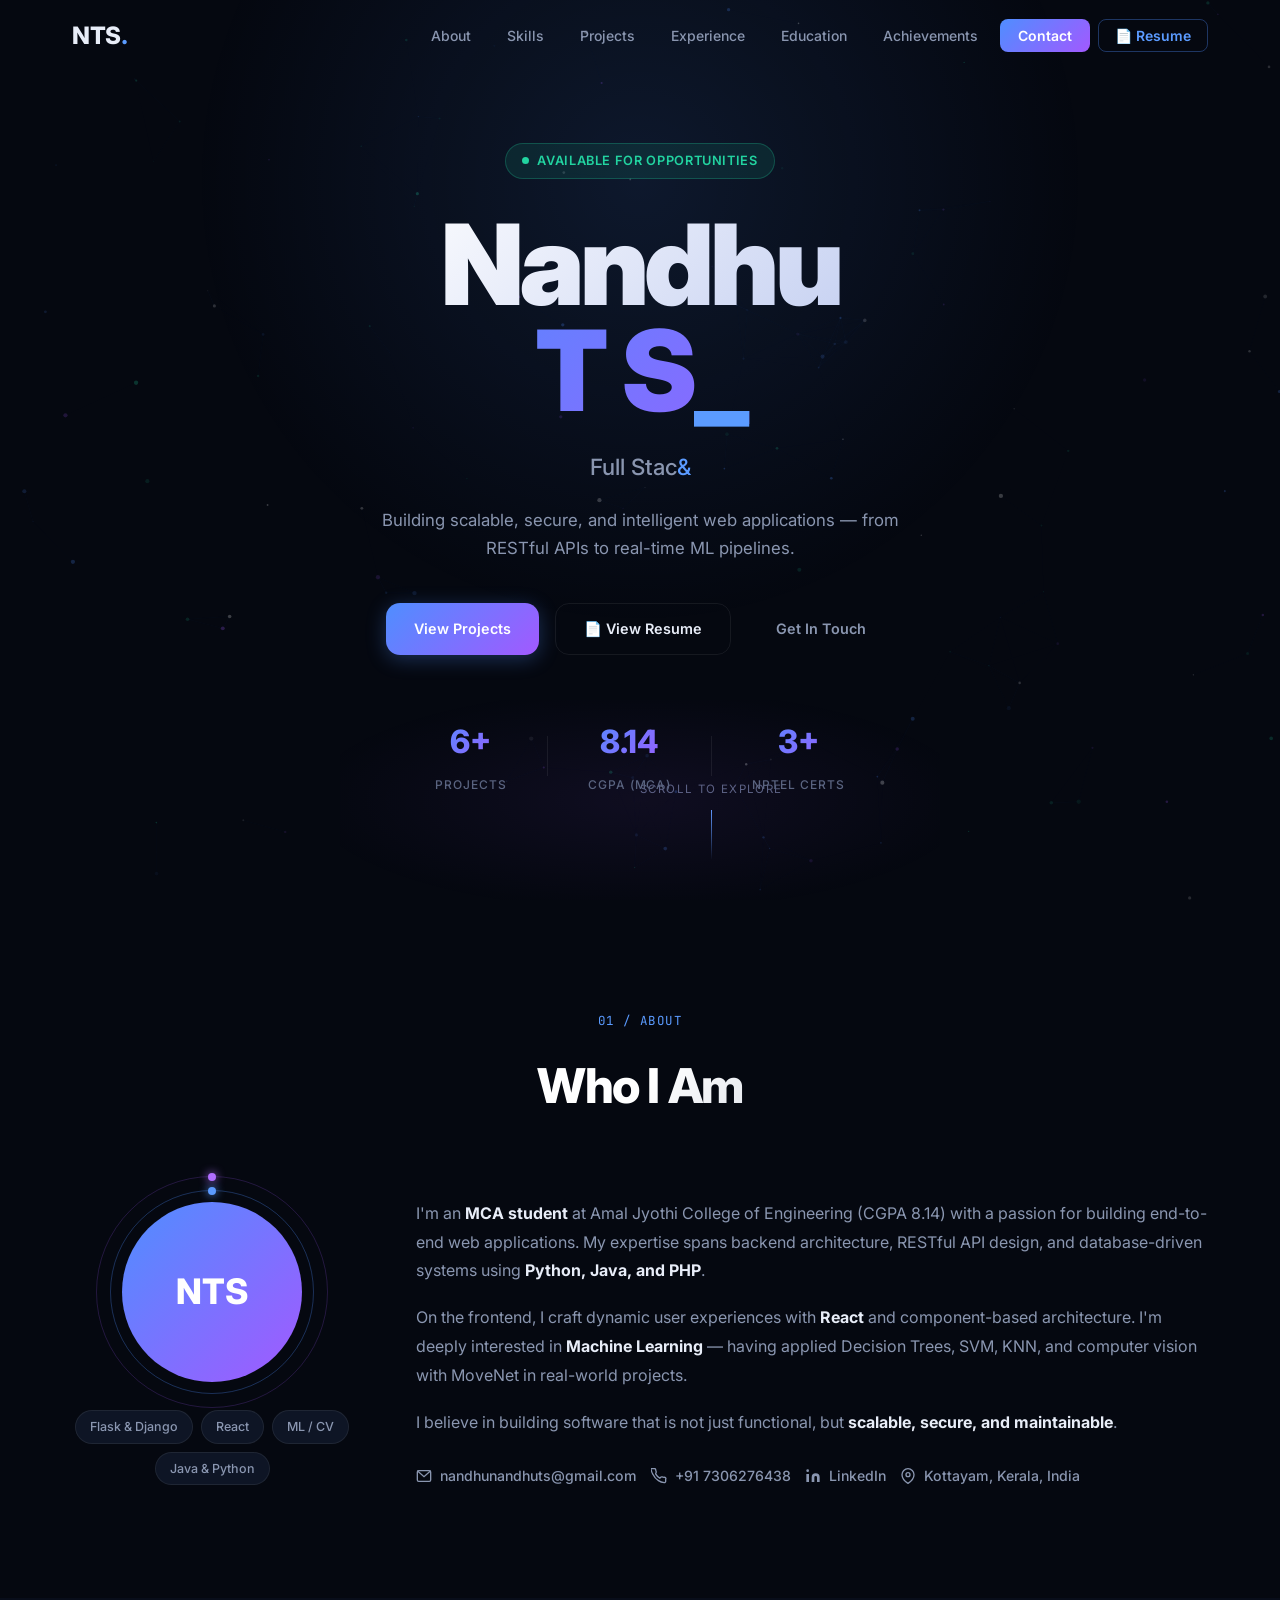
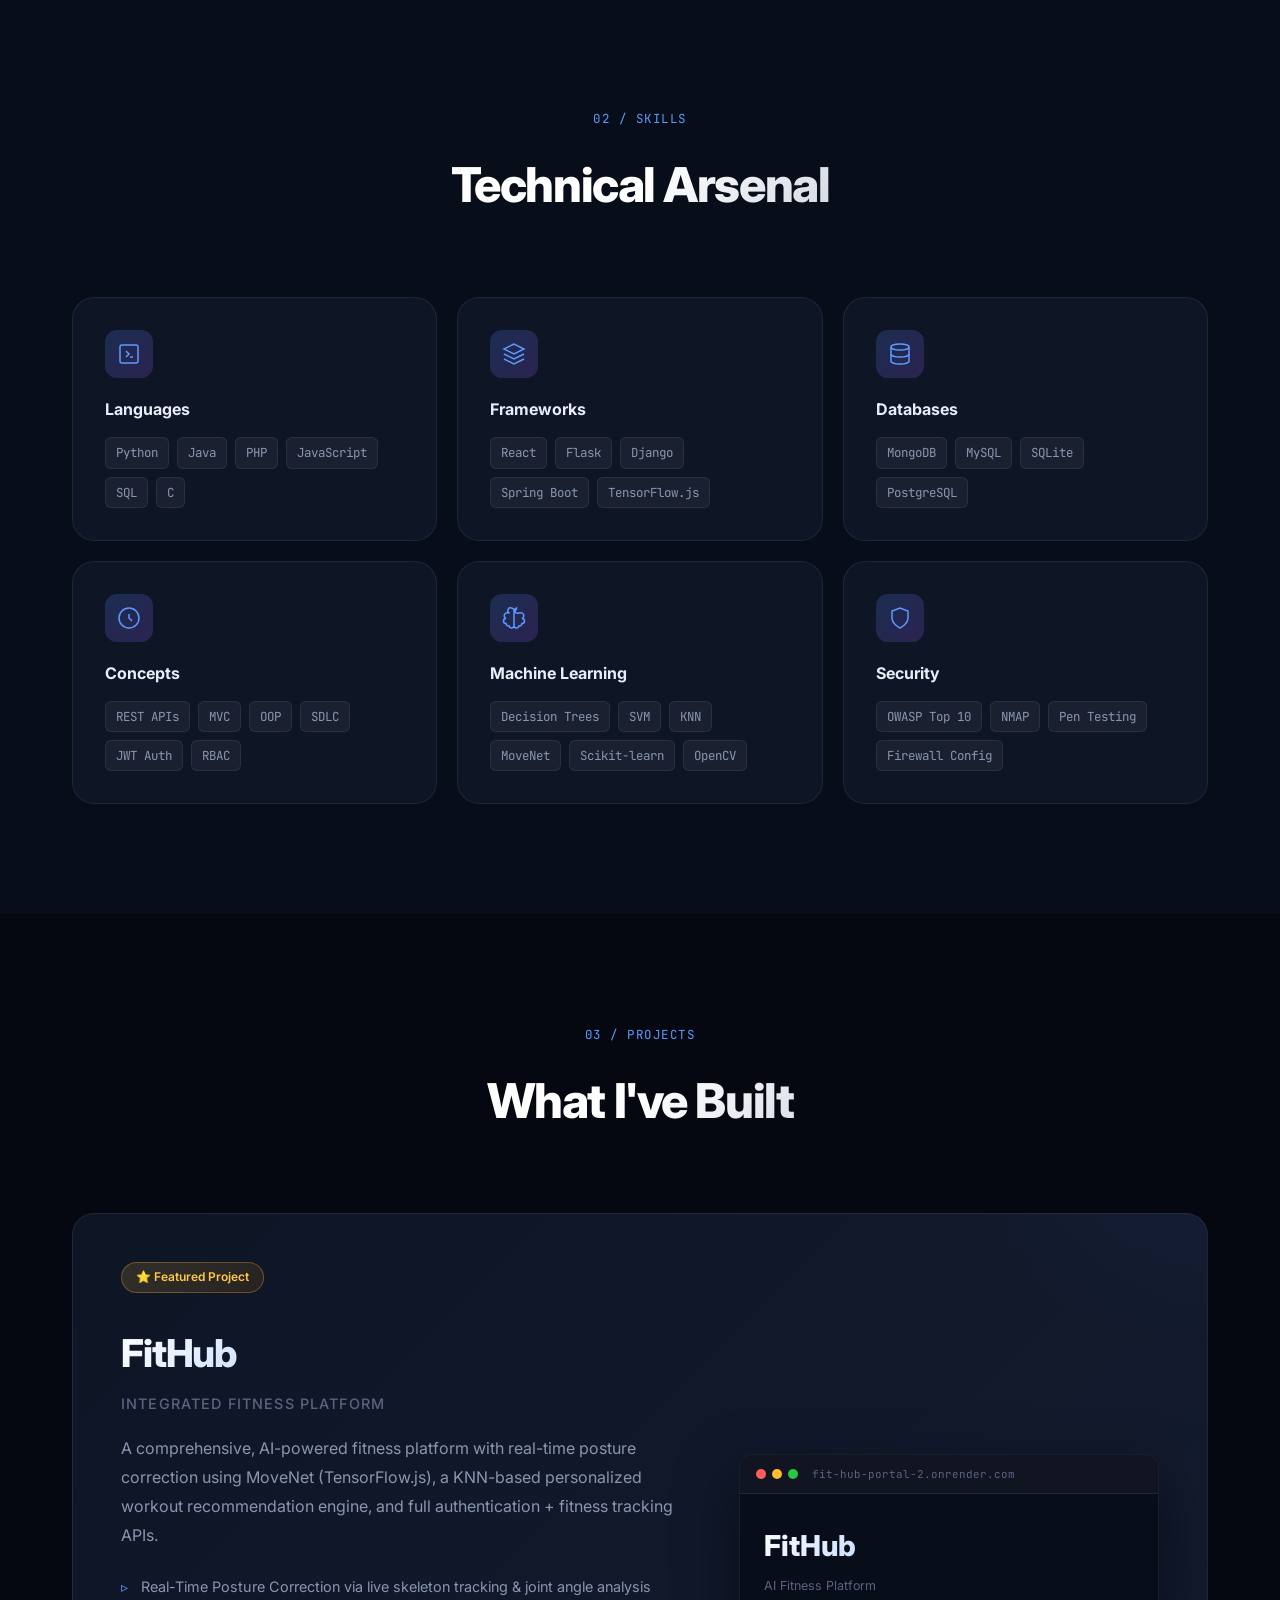
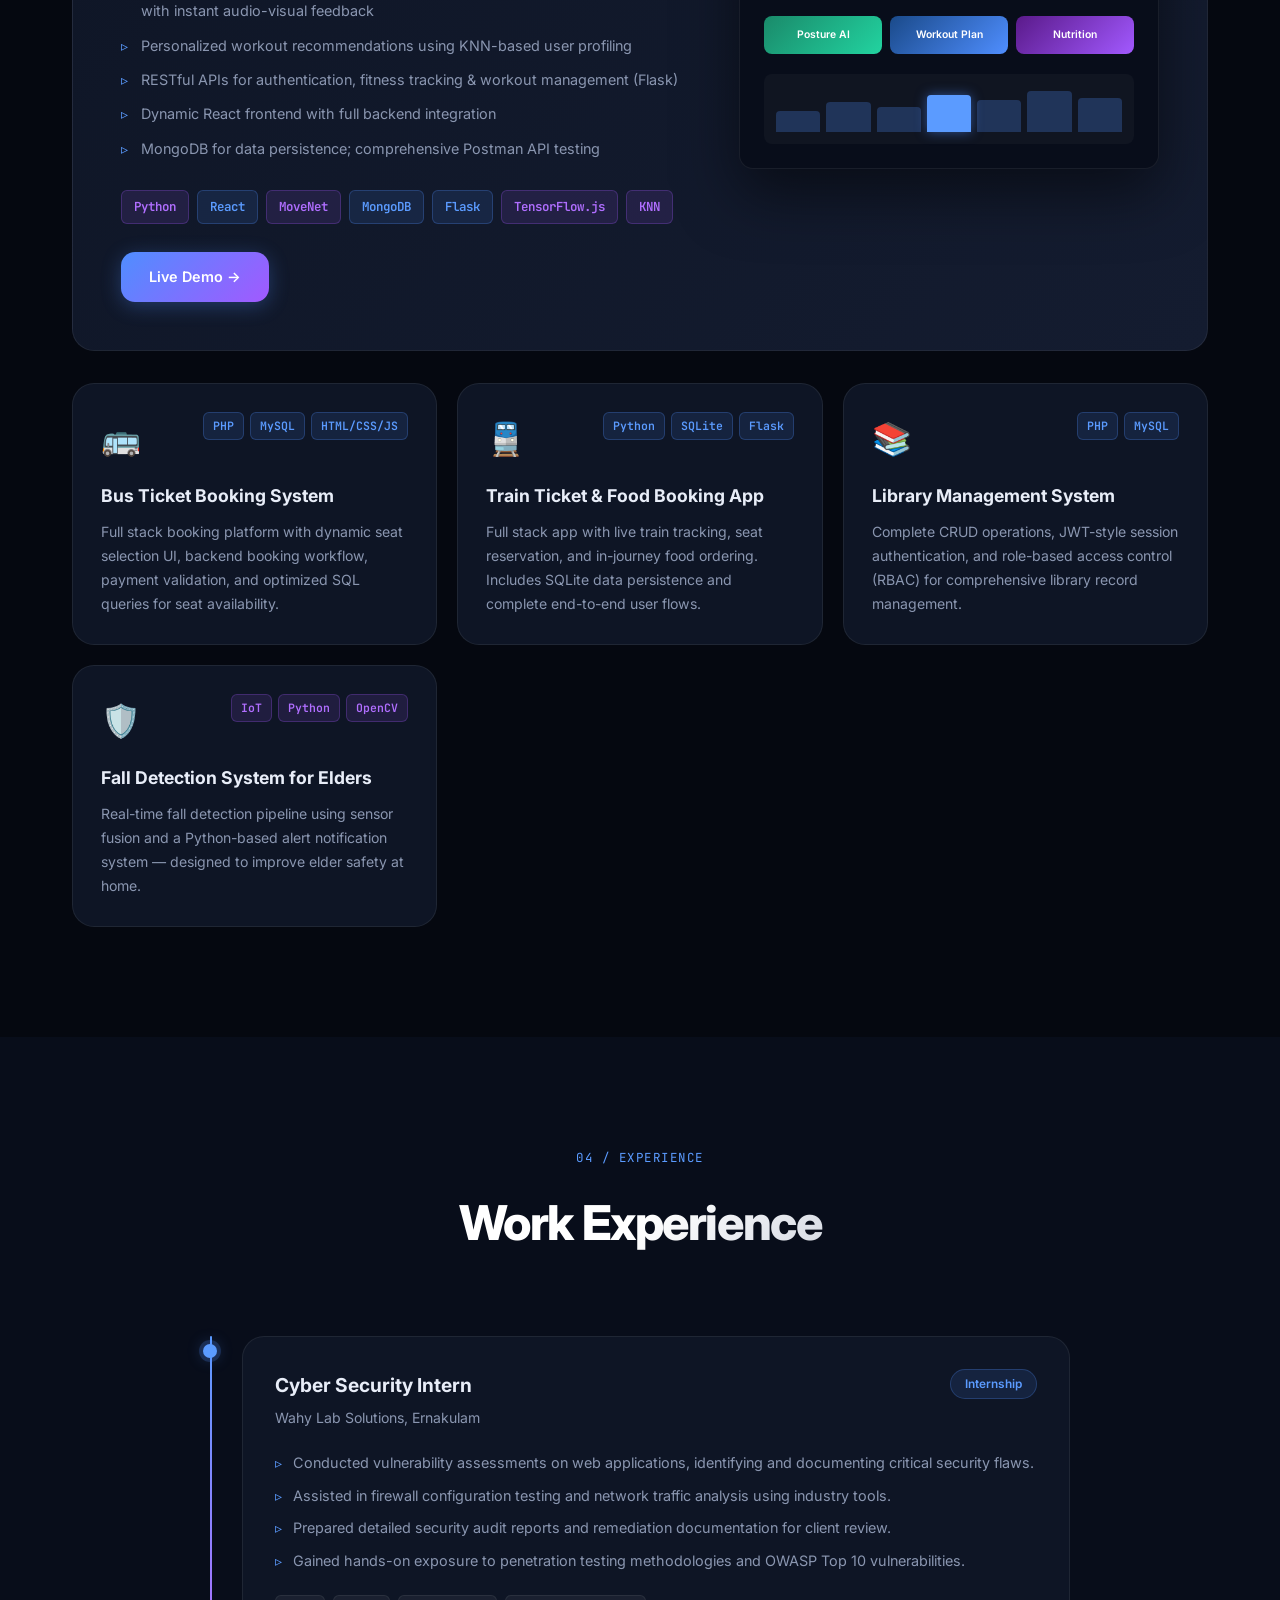
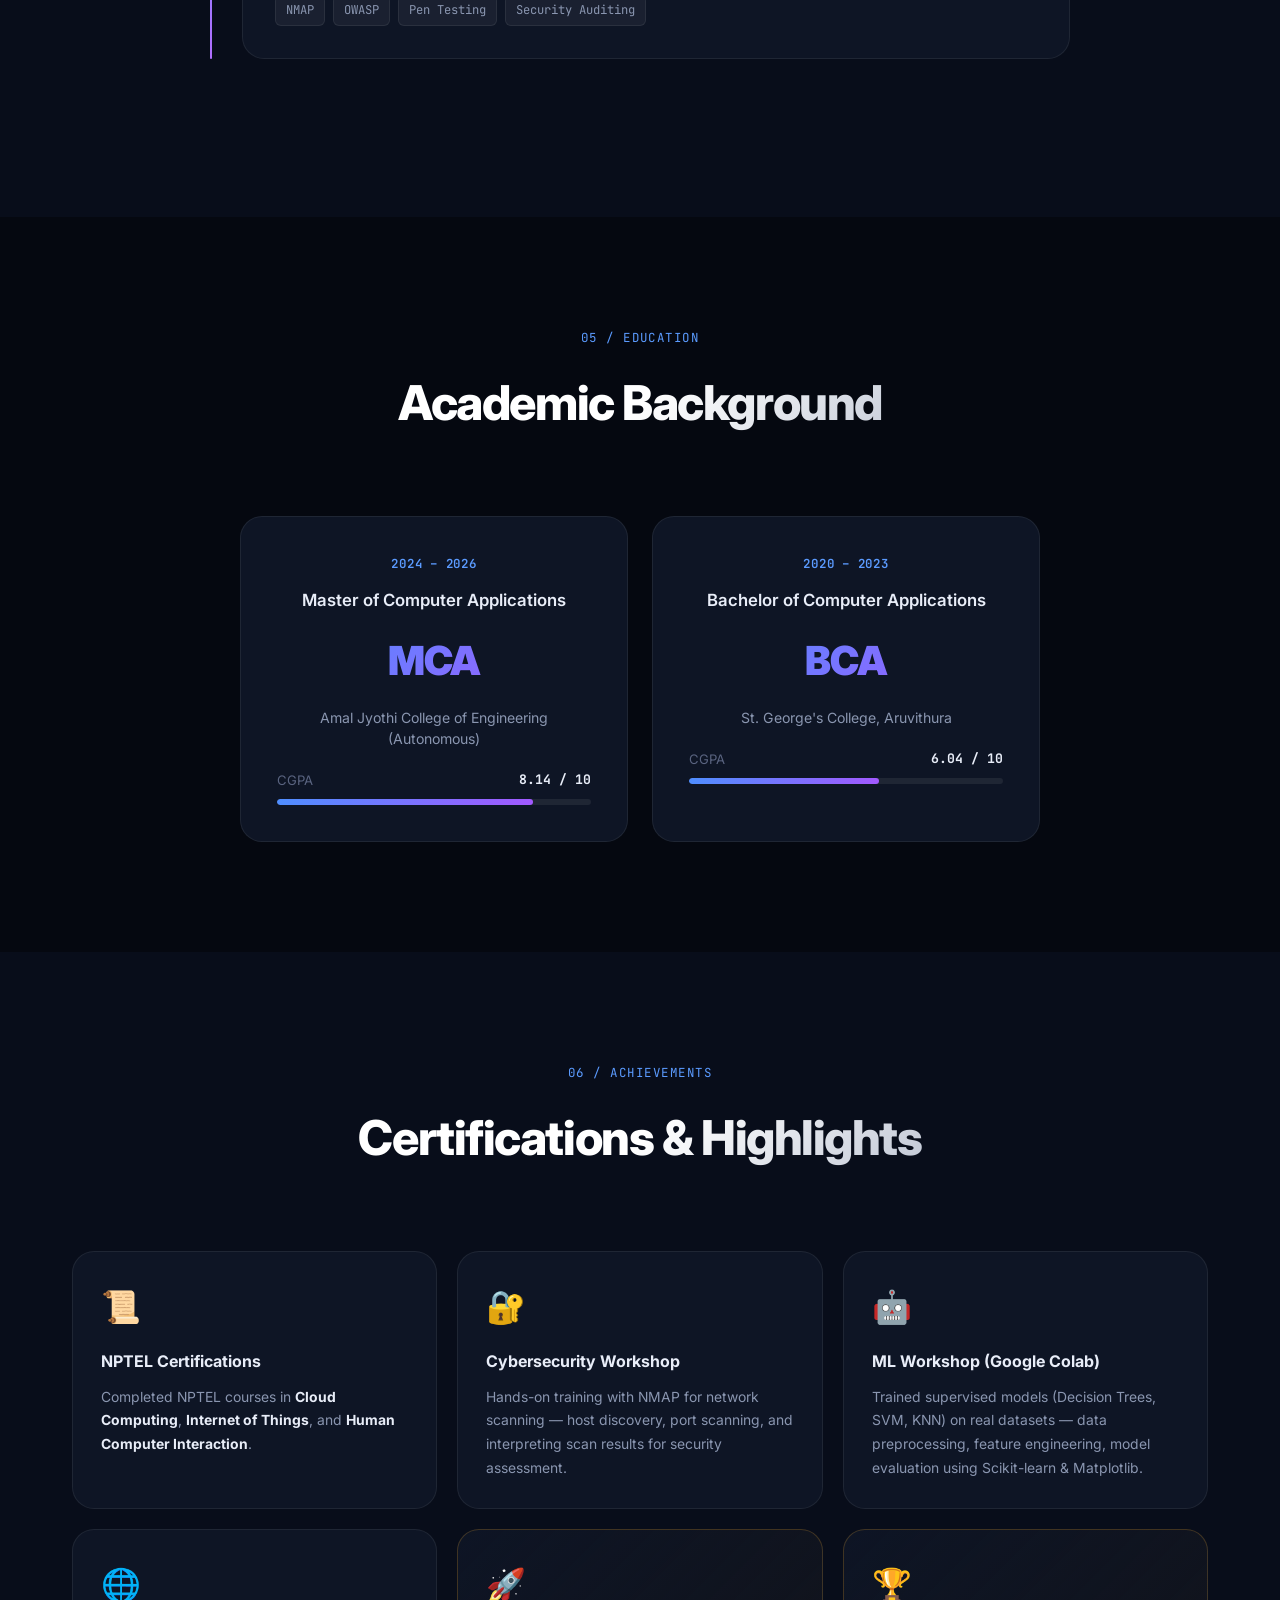
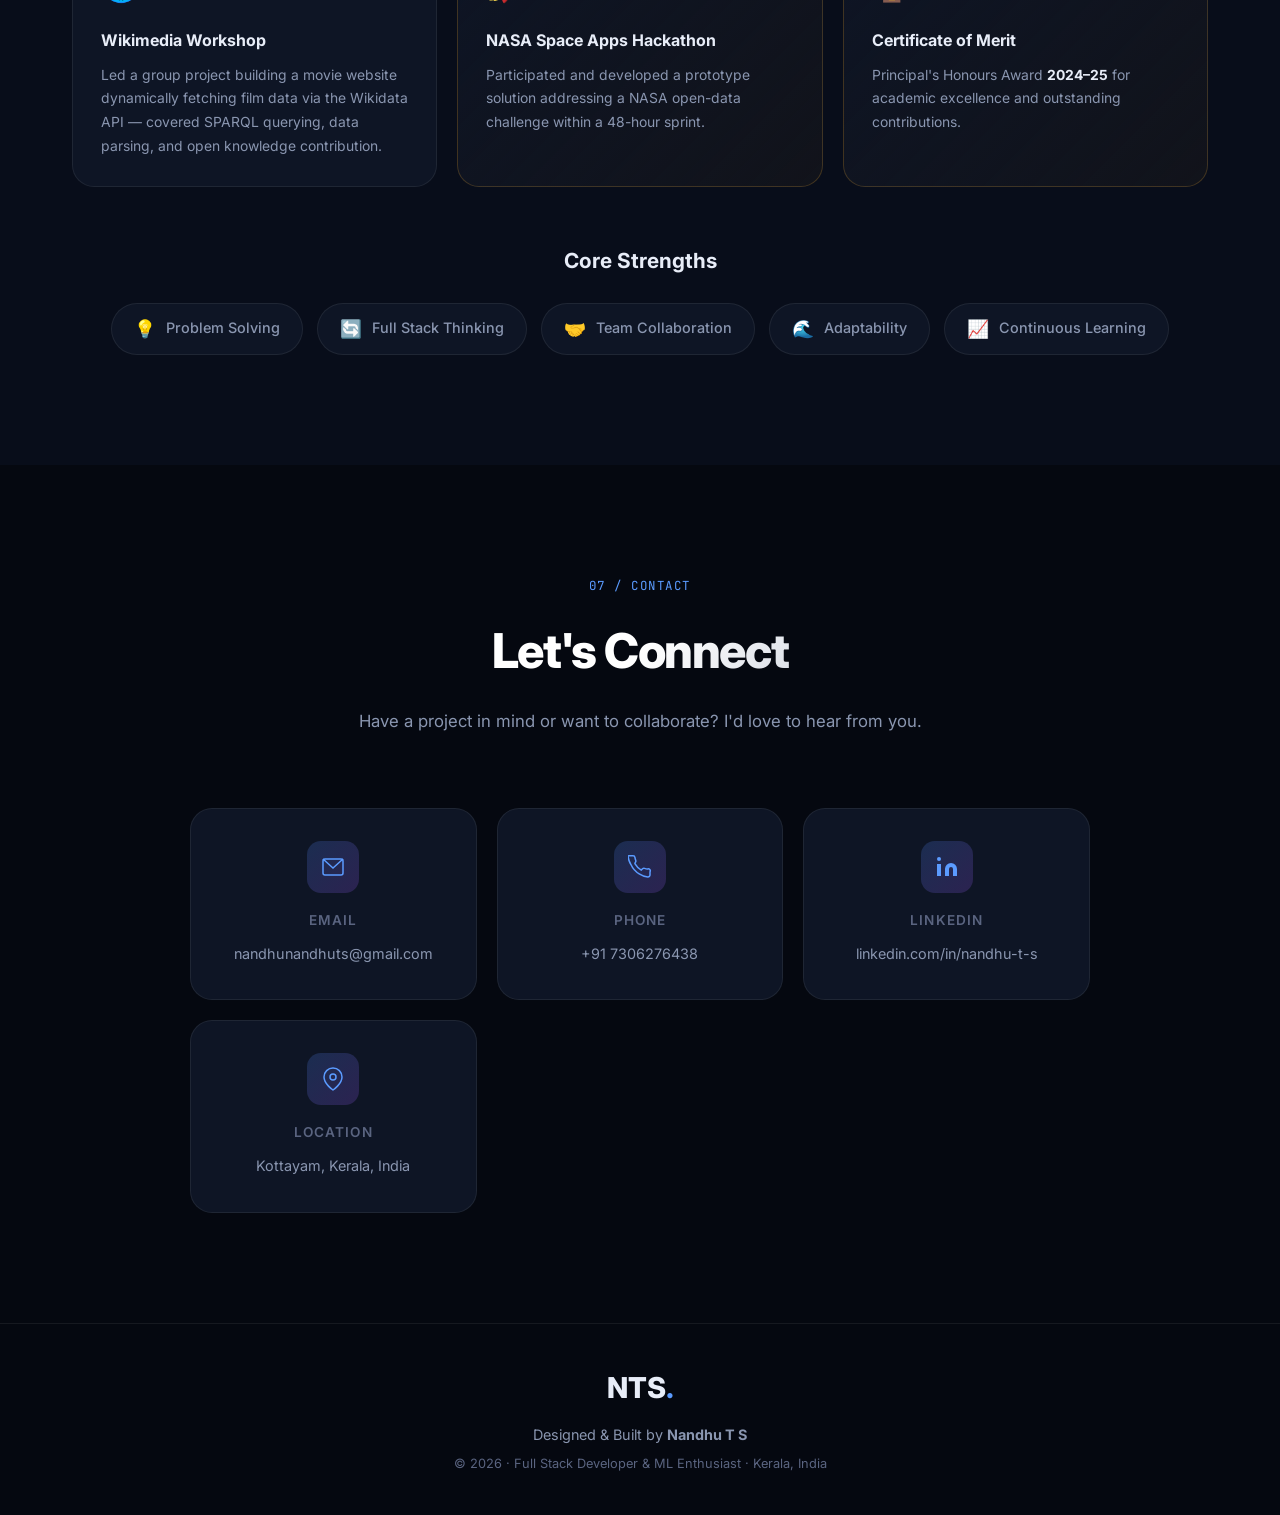
==== commit 7da18d3e: "Add resume page and Download Resume button" ====
--- a/index.html
+++ b/index.html
@@ -29,6 +29,7 @@
         <li><a href="#education">Education</a></li>
         <li><a href="#certifications">Achievements</a></li>
         <li><a href="#contact" class="nav-cta">Contact</a></li>
+        <li><a href="resume.html" class="nav-resume" target="_blank" id="navResumeLink">📄 Resume</a></li>
       </ul>
     </div>
   </nav>
@@ -50,7 +51,8 @@
       </p>
       <div class="hero-actions">
         <a href="#projects" class="btn btn-primary">View Projects</a>
-        <a href="#contact" class="btn btn-outline">Get In Touch</a>
+        <a href="resume.html" class="btn btn-outline" target="_blank" id="heroResumeBtn">📄 View Resume</a>
+        <a href="#contact" class="btn btn-ghost">Get In Touch</a>
       </div>
       <div class="hero-stats">
         <div class="stat"><span class="stat-val">6+</span><span class="stat-label">Projects</span></div>
--- a/styles.css
+++ b/styles.css
@@ -132,6 +132,20 @@
   box-shadow: 0 4px 20px rgba(79,142,255,0.4);
 }
 
+.nav-links .nav-resume {
+  border: 1.5px solid rgba(79,142,255,0.35);
+  color: var(--accent) !important;
+  padding: 7px 16px;
+  border-radius: 8px;
+  font-weight: 600;
+  transition: background var(--transition), border-color var(--transition);
+}
+
+.nav-links .nav-resume:hover {
+  background: rgba(79,142,255,0.1);
+  border-color: var(--accent);
+}
+
 .nav-toggle {
   display: none;
   flex-direction: column;
@@ -359,6 +373,19 @@
   border-color: var(--accent);
   color: var(--accent);
   background: rgba(79,142,255,0.07);
+  transform: translateY(-2px);
+}
+
+.btn-ghost {
+  color: var(--text2);
+  background: transparent;
+  border: 1.5px solid transparent;
+}
+
+.btn-ghost:hover {
+  color: var(--text);
+  border-color: var(--border);
+  background: var(--surface);
   transform: translateY(-2px);
 }
 
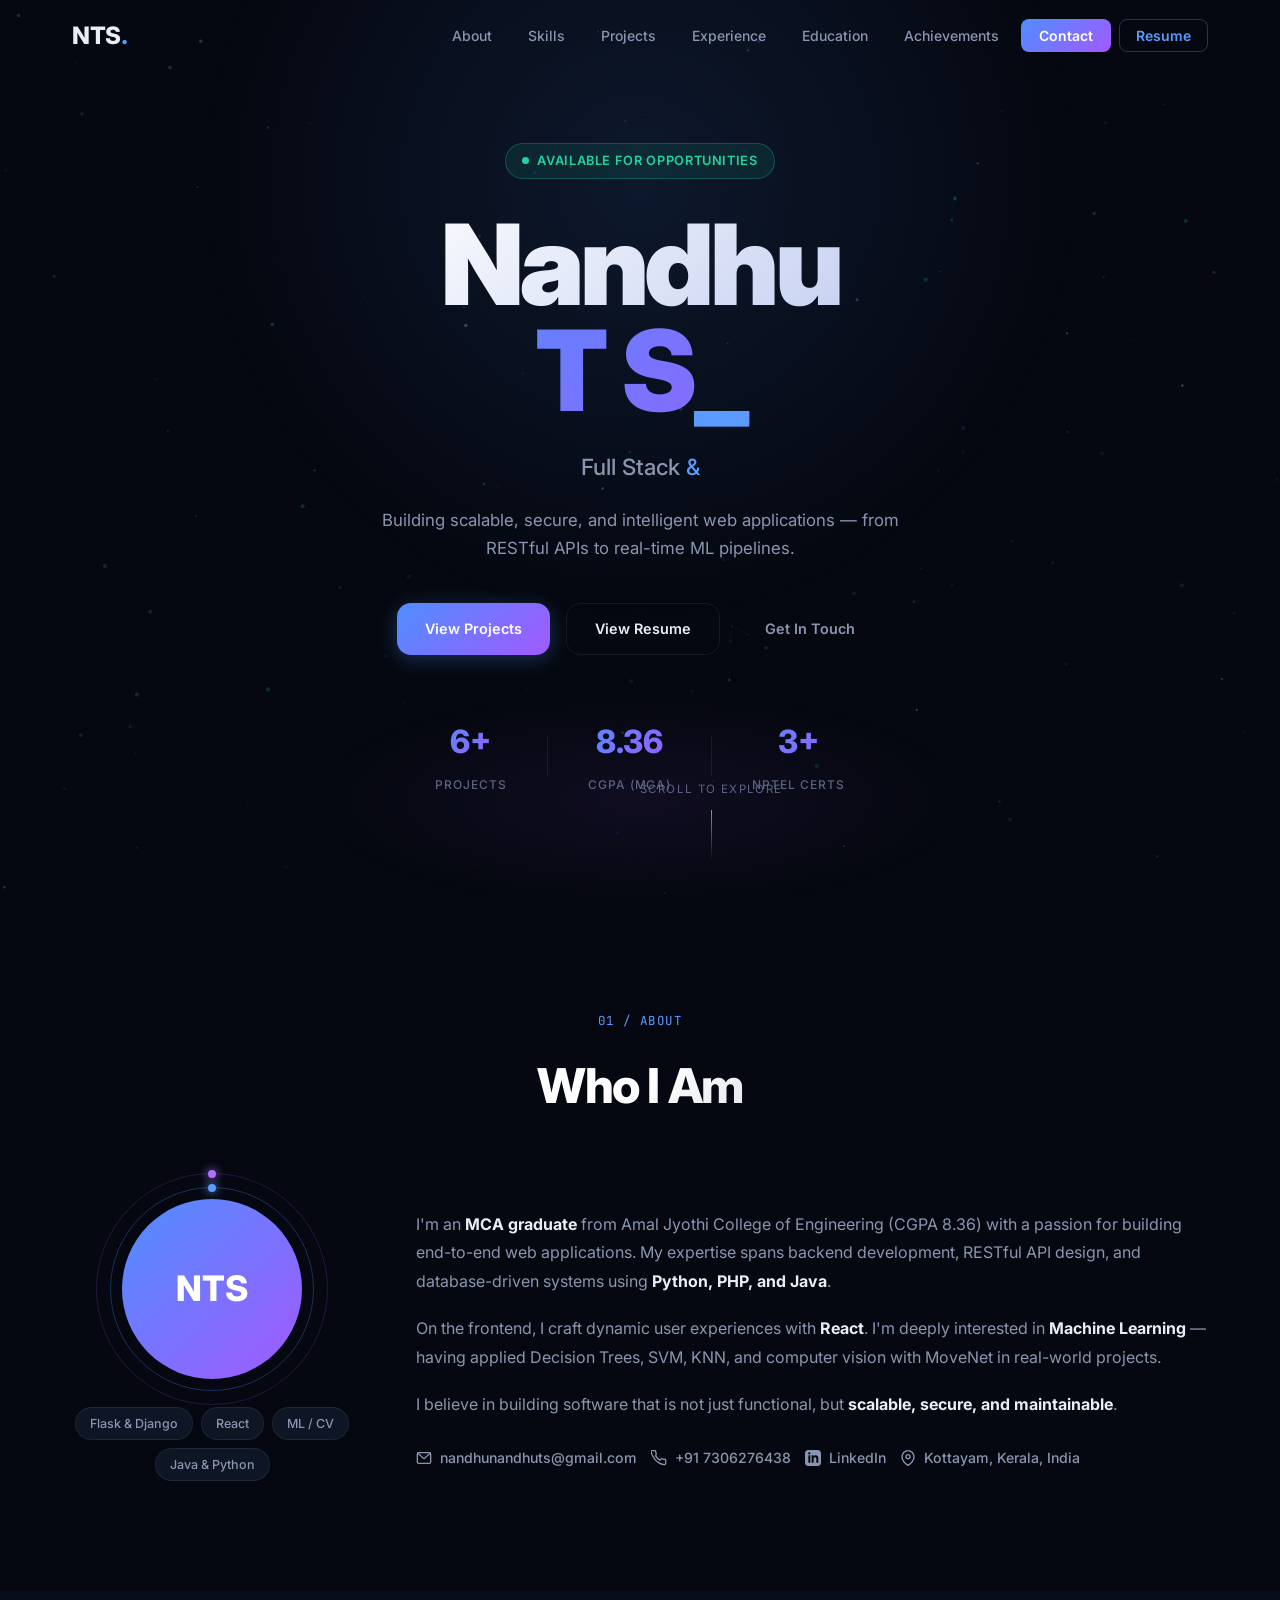
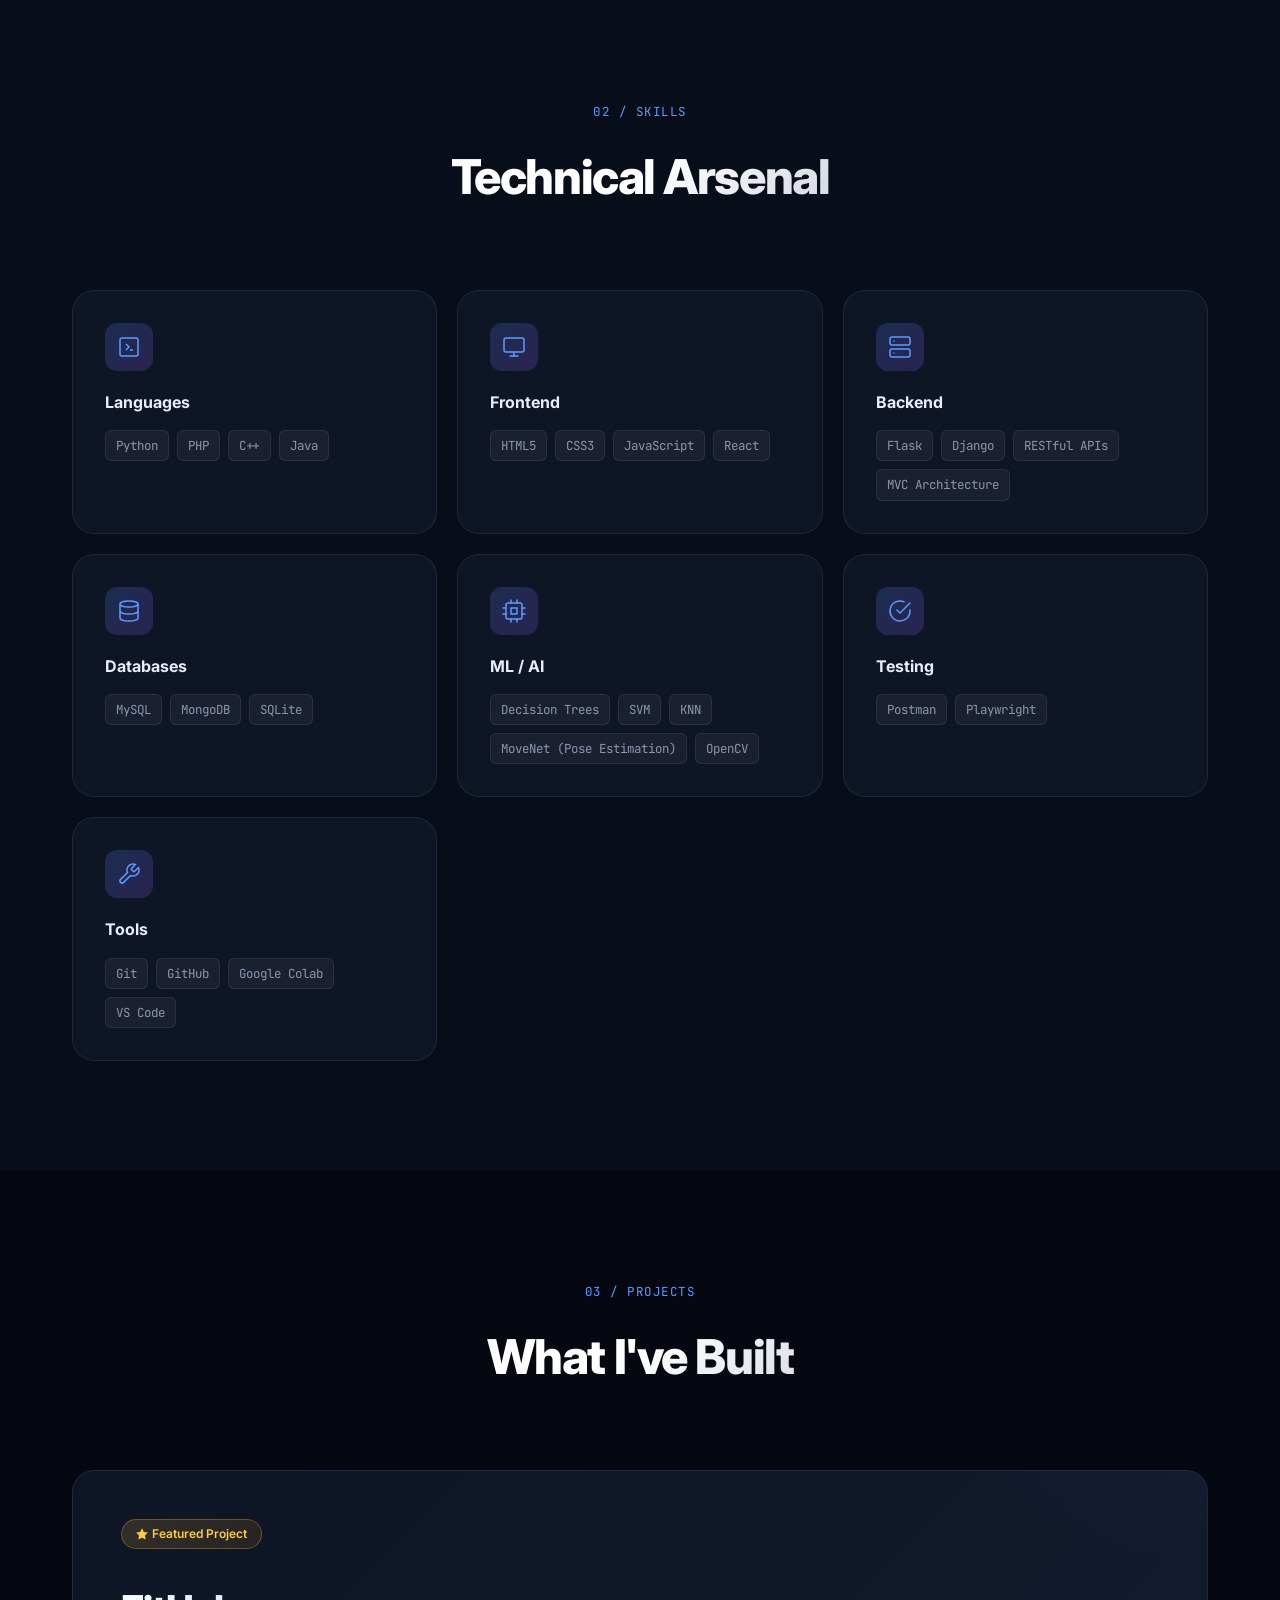
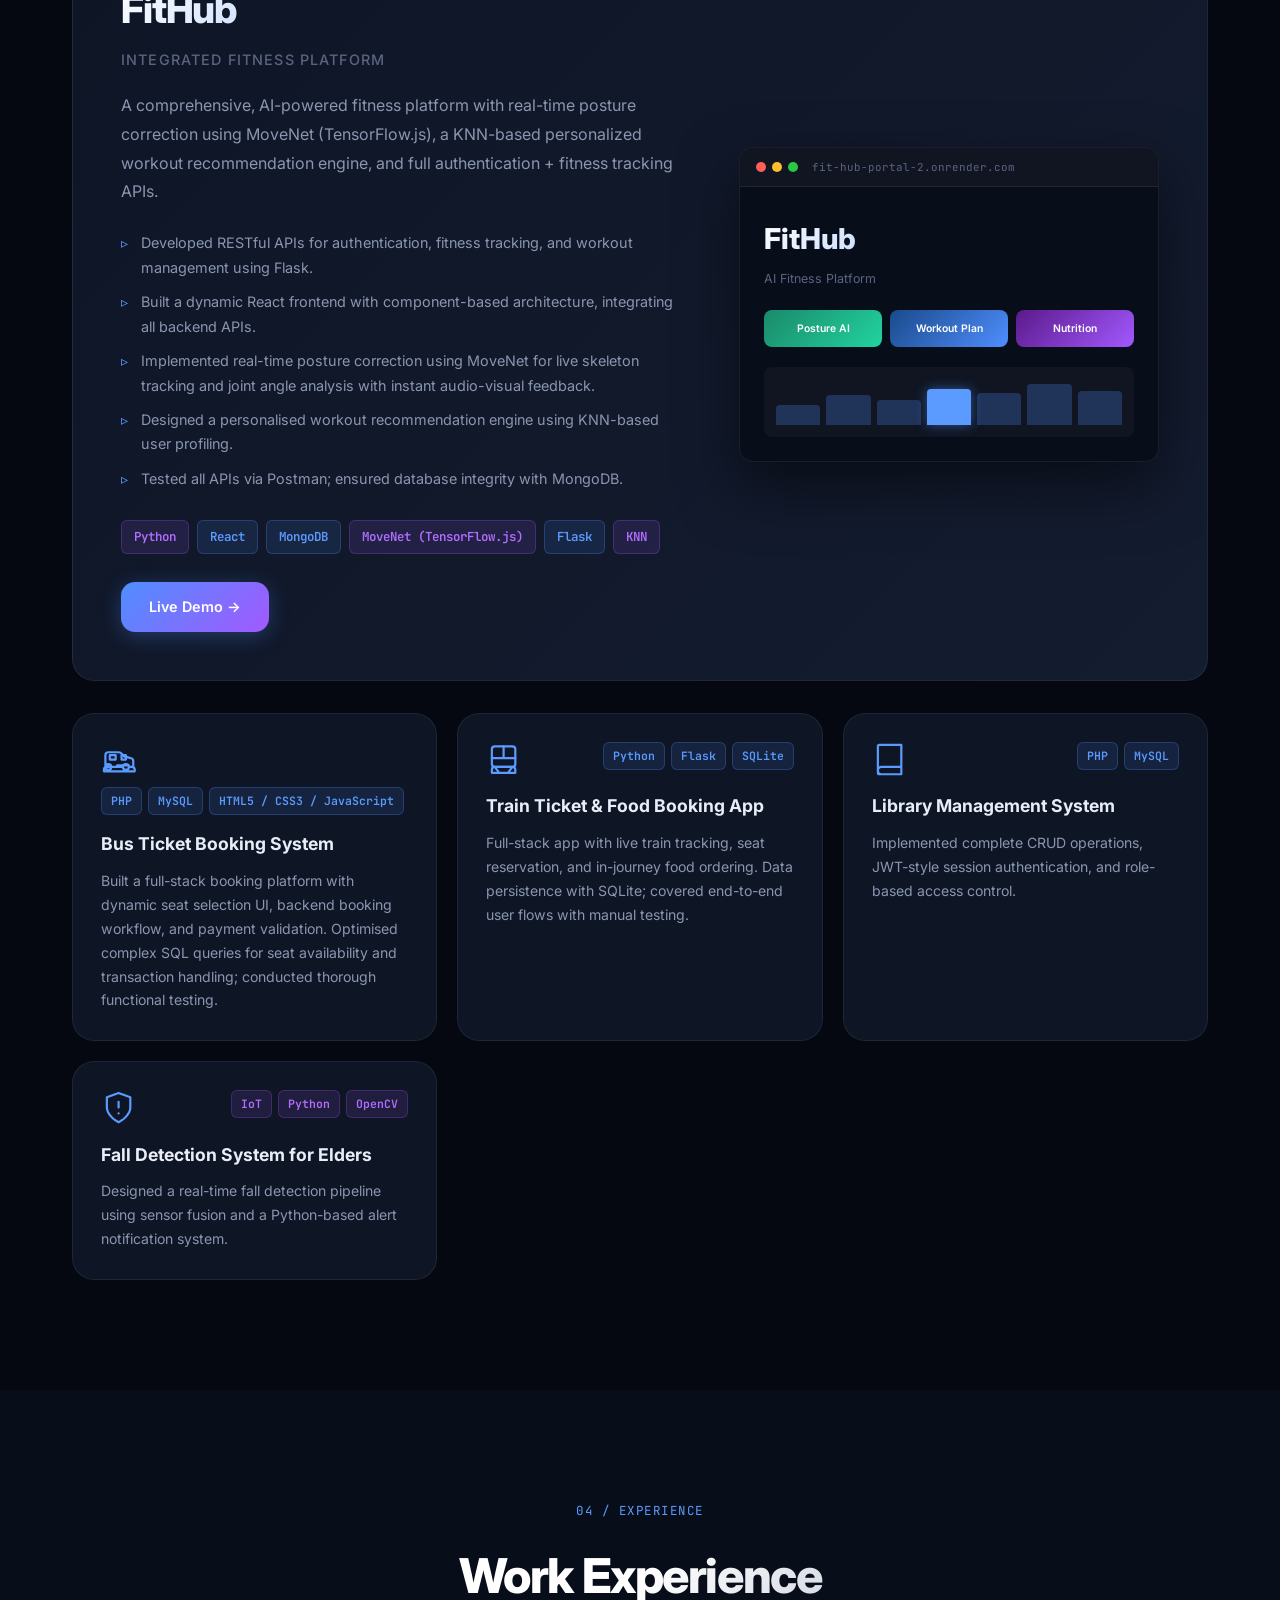
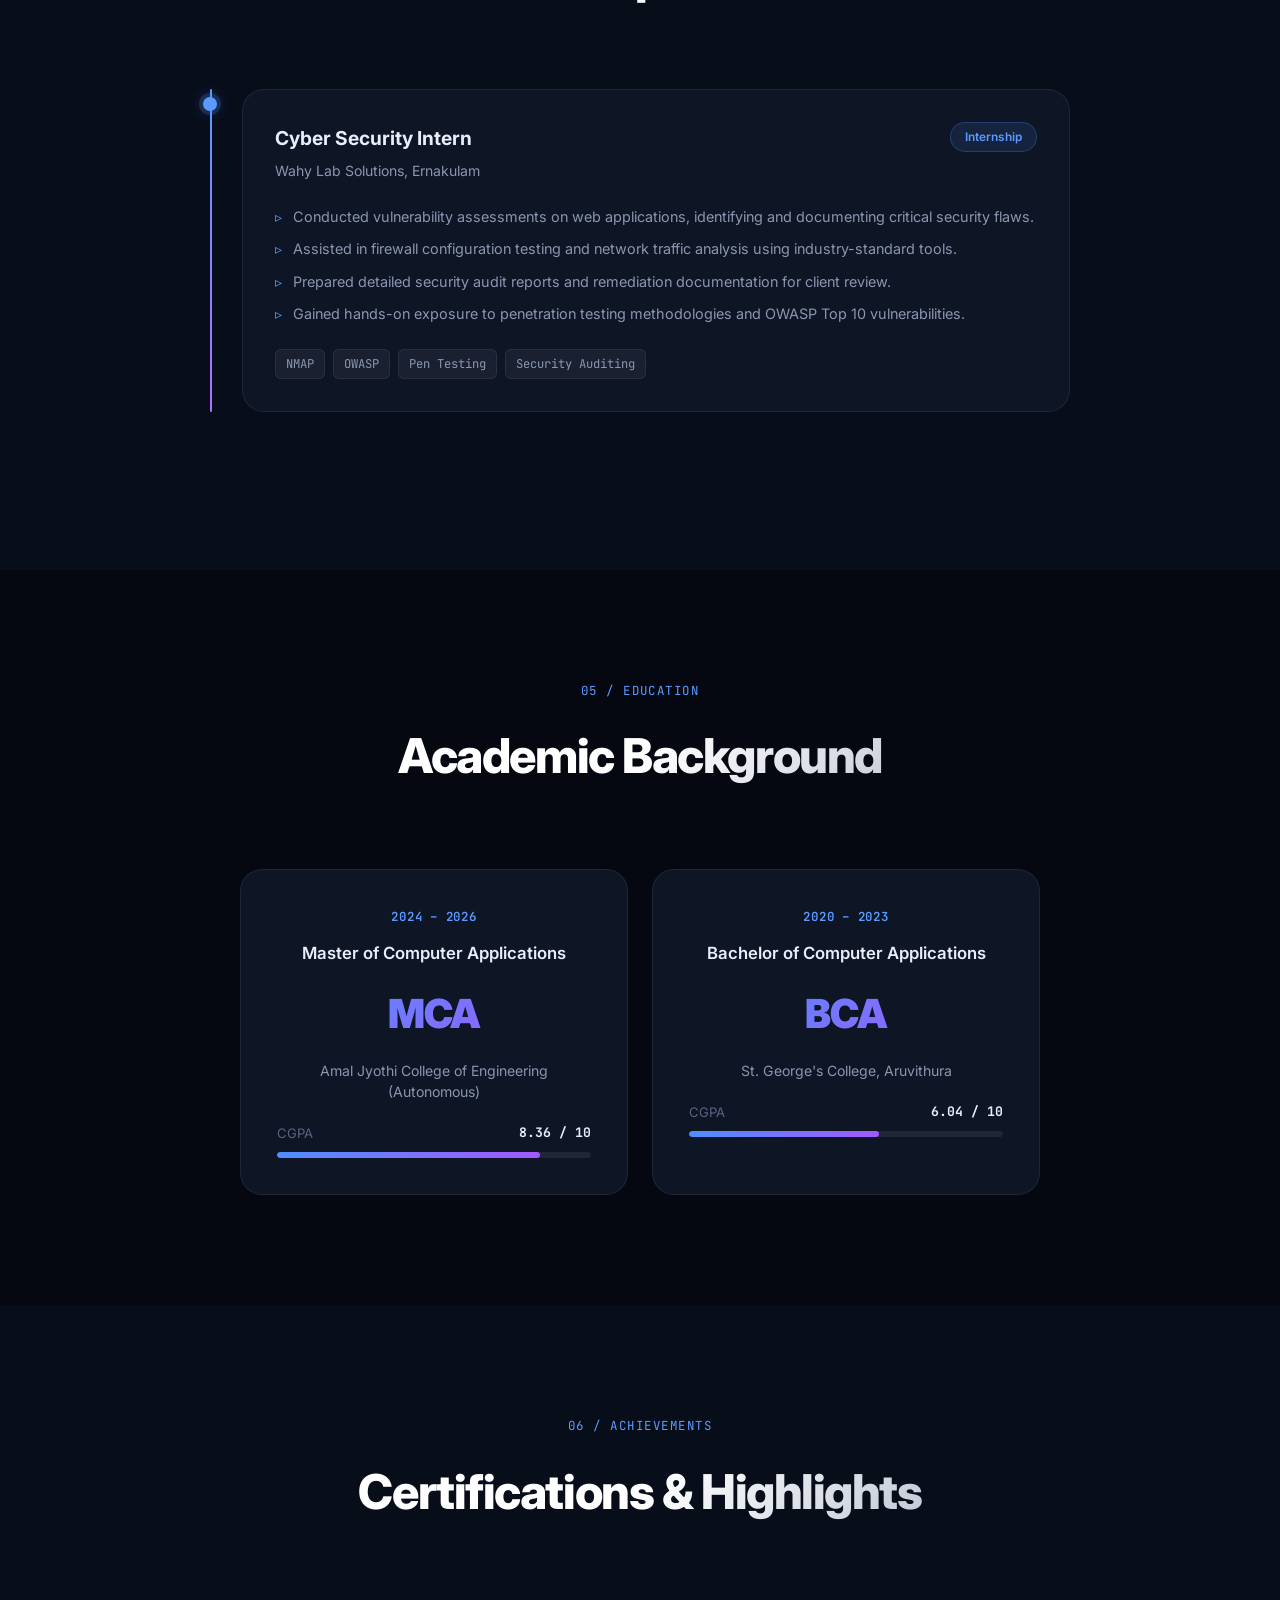
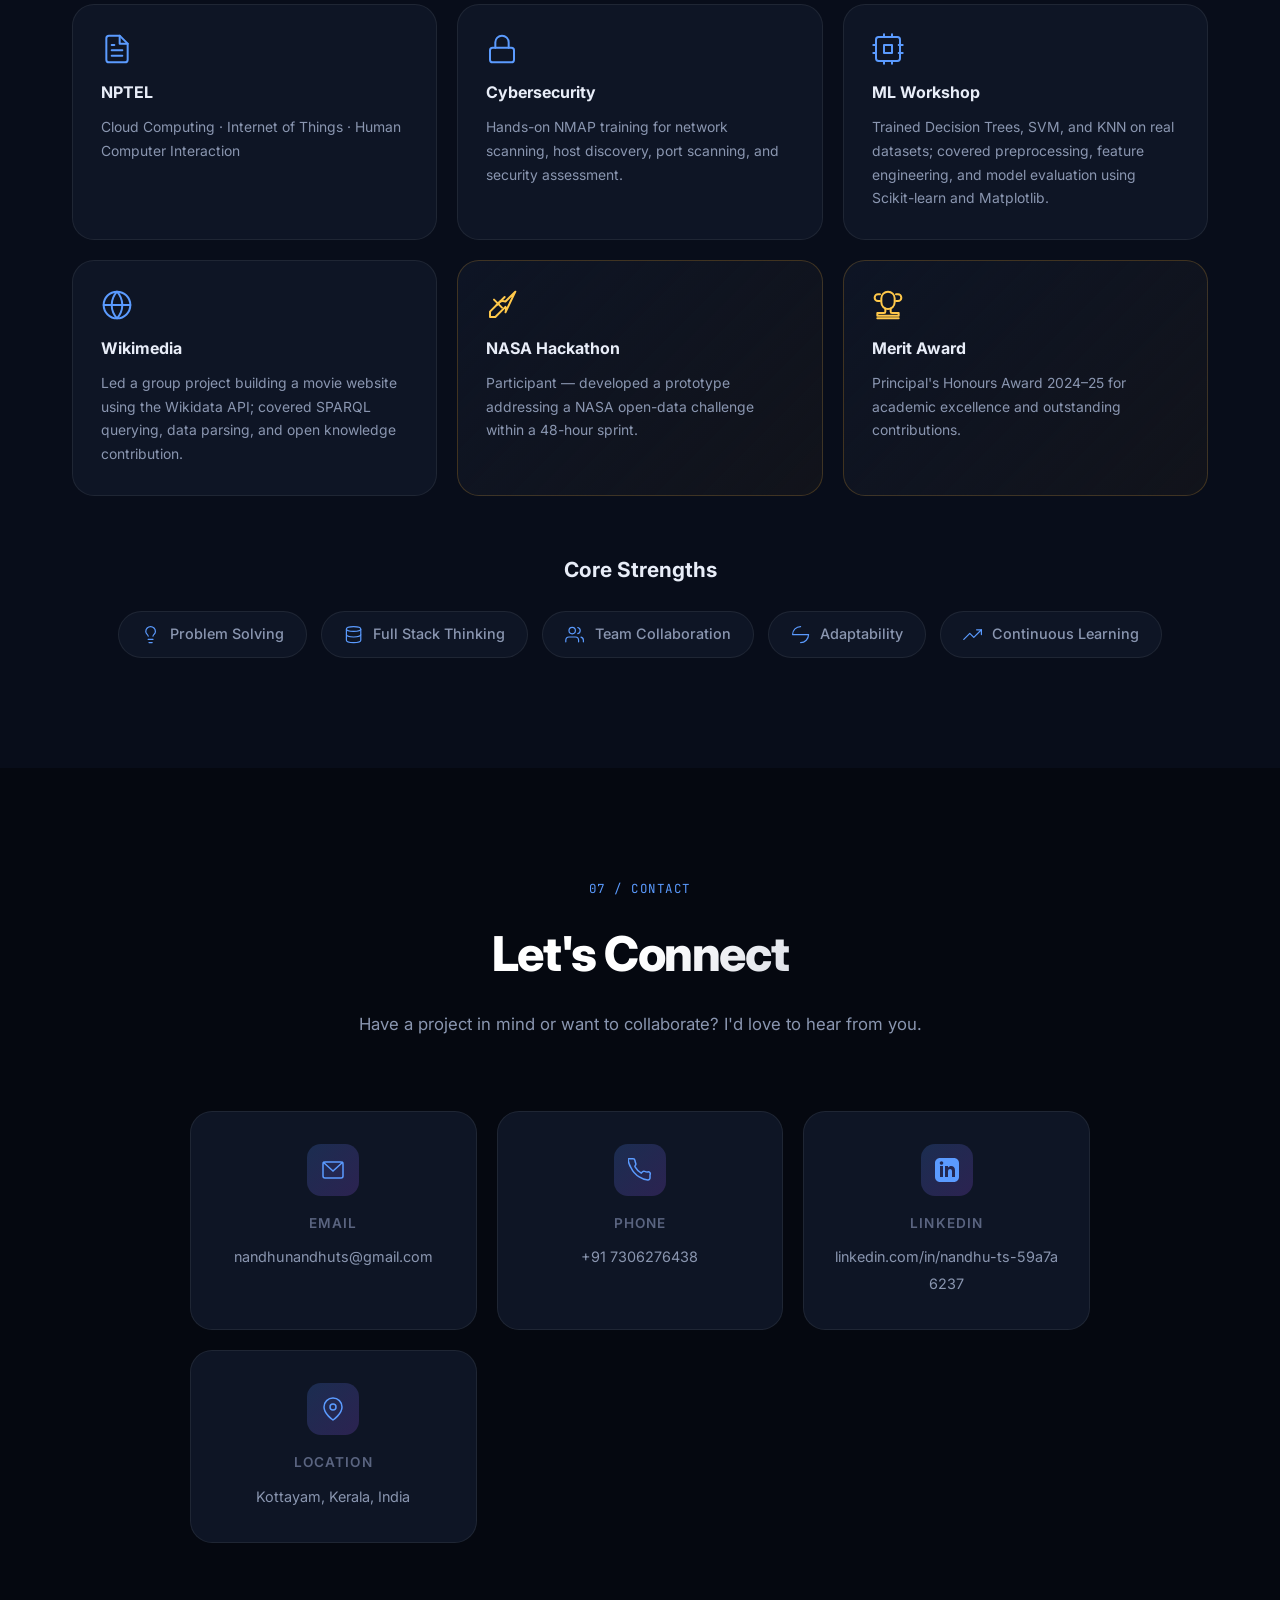
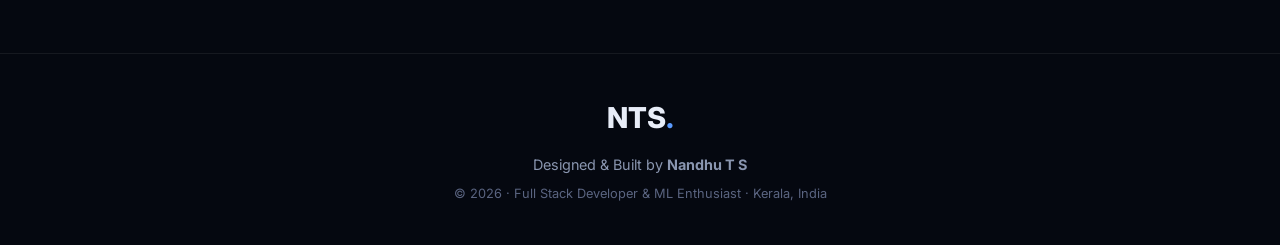
==== commit a86e614f: "Update portfolio: remove emojis, add SVGs, fix LinkedIn and CGPA" ====
--- a/index.html
+++ b/index.html
@@ -29,7 +29,7 @@
         <li><a href="#education">Education</a></li>
         <li><a href="#certifications">Achievements</a></li>
         <li><a href="#contact" class="nav-cta">Contact</a></li>
-        <li><a href="resume.html" class="nav-resume" target="_blank" id="navResumeLink">📄 Resume</a></li>
+        <li><a href="resume.html" class="nav-resume" target="_blank" id="navResumeLink">Resume</a></li>
       </ul>
     </div>
   </nav>
@@ -51,13 +51,13 @@
       </p>
       <div class="hero-actions">
         <a href="#projects" class="btn btn-primary">View Projects</a>
-        <a href="resume.html" class="btn btn-outline" target="_blank" id="heroResumeBtn">📄 View Resume</a>
+        <a href="resume.html" class="btn btn-outline" target="_blank" id="heroResumeBtn">View Resume</a>
         <a href="#contact" class="btn btn-ghost">Get In Touch</a>
       </div>
       <div class="hero-stats">
         <div class="stat"><span class="stat-val">6+</span><span class="stat-label">Projects</span></div>
         <div class="stat-divider"></div>
-        <div class="stat"><span class="stat-val">8.14</span><span class="stat-label">CGPA (MCA)</span></div>
+        <div class="stat"><span class="stat-val">8.36</span><span class="stat-label">CGPA (MCA)</span></div>
         <div class="stat-divider"></div>
         <div class="stat"><span class="stat-val">3+</span><span class="stat-label">NPTEL Certs</span></div>
       </div>
@@ -91,10 +91,10 @@
         </div>
         <div class="about-text">
           <p>
-            I'm an <strong>MCA student</strong> at Amal Jyothi College of Engineering (CGPA 8.14) with a passion for building end-to-end web applications. My expertise spans backend architecture, RESTful API design, and database-driven systems using <strong>Python, Java, and PHP</strong>.
+            I'm an <strong>MCA graduate</strong> from Amal Jyothi College of Engineering (CGPA 8.36) with a passion for building end-to-end web applications. My expertise spans backend development, RESTful API design, and database-driven systems using <strong>Python, PHP, and Java</strong>.
           </p>
           <p>
-            On the frontend, I craft dynamic user experiences with <strong>React</strong> and component-based architecture. I'm deeply interested in <strong>Machine Learning</strong> — having applied Decision Trees, SVM, KNN, and computer vision with MoveNet in real-world projects.
+            On the frontend, I craft dynamic user experiences with <strong>React</strong>. I'm deeply interested in <strong>Machine Learning</strong> — having applied Decision Trees, SVM, KNN, and computer vision with MoveNet in real-world projects.
           </p>
           <p>
             I believe in building software that is not just functional, but <strong>scalable, secure, and maintainable</strong>.
@@ -108,8 +108,8 @@
               <svg viewBox="0 0 24 24" fill="none" stroke="currentColor" stroke-width="2"><path d="M22 16.92v3a2 2 0 01-2.18 2 19.79 19.79 0 01-8.63-3.07A19.5 19.5 0 013.07 9.81a19.79 19.79 0 01-3.07-8.66A2 2 0 012 .82h3a2 2 0 012 1.72c.127.96.361 1.903.7 2.81a2 2 0 01-.45 2.11L6.91 8.73a16 16 0 006.36 6.36l1.27-1.27a2 2 0 012.11-.45c.907.339 1.85.573 2.81.7A2 2 0 0122 16.92z"/></svg>
               +91 7306276438
             </a>
-            <a href="https://www.linkedin.com/in/nandhu-t-s" target="_blank" rel="noopener noreferrer" class="about-link" id="linkedinLink">
-              <svg viewBox="0 0 24 24" fill="currentColor"><path d="M16 8a6 6 0 016 6v7h-4v-7a2 2 0 00-2-2 2 2 0 00-2 2v7h-4v-7a6 6 0 016-6zM2 9h4v12H2z"/><circle cx="4" cy="4" r="2"/></svg>
+            <a href="https://www.linkedin.com/in/nandhu-ts-59a7a6237" target="_blank" rel="noopener noreferrer" class="about-link" id="linkedinLink">
+              <svg viewBox="0 0 24 24" fill="currentColor"><path d="M19 0h-14c-2.761 0-5 2.239-5 5v14c0 2.761 2.239 5 5 5h14c2.762 0 5-2.239 5-5v-14c0-2.761-2.238-5-5-5zm-11 19h-3v-11h3v11zm-1.5-12.268c-.966 0-1.75-.79-1.75-1.764s.784-1.764 1.75-1.764 1.75.79 1.75 1.764-.783 1.764-1.75 1.764zm13.5 12.268h-3v-5.604c0-3.368-4-3.113-4 0v5.604h-3v-11h3v1.765c1.396-2.586 7-2.777 7 2.476v6.759z"/></svg>
               LinkedIn
             </a>
             <span class="about-link no-hover">
@@ -136,16 +136,25 @@
           </div>
           <h3>Languages</h3>
           <div class="skill-tags">
-            <span>Python</span><span>Java</span><span>PHP</span><span>JavaScript</span><span>SQL</span><span>C</span>
-          </div>
-        </div>
-        <div class="skill-card reveal">
-          <div class="skill-icon">
-            <svg viewBox="0 0 24 24" fill="none" stroke="currentColor" stroke-width="1.5"><path d="M12 2L2 7l10 5 10-5-10-5zM2 17l10 5 10-5M2 12l10 5 10-5"/></svg>
-          </div>
-          <h3>Frameworks</h3>
-          <div class="skill-tags">
-            <span>React</span><span>Flask</span><span>Django</span><span>Spring Boot</span><span>TensorFlow.js</span>
+            <span>Python</span><span>PHP</span><span>C++</span><span>Java</span>
+          </div>
+        </div>
+        <div class="skill-card reveal">
+          <div class="skill-icon">
+            <svg viewBox="0 0 24 24" fill="none" stroke="currentColor" stroke-width="1.5" stroke-linecap="round" stroke-linejoin="round"><rect x="2" y="3" width="20" height="14" rx="2" ry="2"/><line x1="8" y1="21" x2="16" y2="21"/><line x1="12" y1="17" x2="12" y2="21"/></svg>
+          </div>
+          <h3>Frontend</h3>
+          <div class="skill-tags">
+            <span>HTML5</span><span>CSS3</span><span>JavaScript</span><span>React</span>
+          </div>
+        </div>
+        <div class="skill-card reveal">
+          <div class="skill-icon">
+            <svg viewBox="0 0 24 24" fill="none" stroke="currentColor" stroke-width="1.5" stroke-linecap="round" stroke-linejoin="round"><rect x="2" y="2" width="20" height="8" rx="2" ry="2"/><rect x="2" y="14" width="20" height="8" rx="2" ry="2"/><line x1="6" y1="6" x2="6.01" y2="6"/><line x1="6" y1="18" x2="6.01" y2="18"/></svg>
+          </div>
+          <h3>Backend</h3>
+          <div class="skill-tags">
+            <span>Flask</span><span>Django</span><span>RESTful APIs</span><span>MVC Architecture</span>
           </div>
         </div>
         <div class="skill-card reveal">
@@ -154,34 +163,34 @@
           </div>
           <h3>Databases</h3>
           <div class="skill-tags">
-            <span>MongoDB</span><span>MySQL</span><span>SQLite</span><span>PostgreSQL</span>
-          </div>
-        </div>
-        <div class="skill-card reveal">
-          <div class="skill-icon">
-            <svg viewBox="0 0 24 24" fill="none" stroke="currentColor" stroke-width="1.5"><circle cx="12" cy="12" r="10"/><path d="M12 8v4l3 3"/></svg>
-          </div>
-          <h3>Concepts</h3>
-          <div class="skill-tags">
-            <span>REST APIs</span><span>MVC</span><span>OOP</span><span>SDLC</span><span>JWT Auth</span><span>RBAC</span>
-          </div>
-        </div>
-        <div class="skill-card reveal">
-          <div class="skill-icon">
-            <svg viewBox="0 0 24 24" fill="none" stroke="currentColor" stroke-width="1.5"><path d="M9.5 2A2.5 2.5 0 0112 4.5v15a2.5 2.5 0 01-4.96.44A2.5 2.5 0 014 17.5a2.5 2.5 0 010-5A2.5 2.5 0 016.5 7h1A2.5 2.5 0 019.5 2zm5 0A2.5 2.5 0 0112 4.5v15a2.5 2.5 0 004.96.44A2.5 2.5 0 0020 17.5a2.5 2.5 0 000-5 2.5 2.5 0 00-2.5-5.5h-1A2.5 2.5 0 0114.5 2z"/></svg>
-          </div>
-          <h3>Machine Learning</h3>
-          <div class="skill-tags">
-            <span>Decision Trees</span><span>SVM</span><span>KNN</span><span>MoveNet</span><span>Scikit-learn</span><span>OpenCV</span>
-          </div>
-        </div>
-        <div class="skill-card reveal">
-          <div class="skill-icon">
-            <svg viewBox="0 0 24 24" fill="none" stroke="currentColor" stroke-width="1.5"><path d="M12 22s8-4 8-10V5l-8-3-8 3v7c0 6 8 10 8 10z"/></svg>
-          </div>
-          <h3>Security</h3>
-          <div class="skill-tags">
-            <span>OWASP Top 10</span><span>NMAP</span><span>Pen Testing</span><span>Firewall Config</span>
+            <span>MySQL</span><span>MongoDB</span><span>SQLite</span>
+          </div>
+        </div>
+        <div class="skill-card reveal">
+          <div class="skill-icon">
+            <svg viewBox="0 0 24 24" fill="none" stroke="currentColor" stroke-width="1.5" stroke-linecap="round" stroke-linejoin="round"><rect x="4" y="4" width="16" height="16" rx="2"/><rect x="9" y="9" width="6" height="6"/><line x1="9" y1="1" x2="9" y2="4"/><line x1="15" y1="1" x2="15" y2="4"/><line x1="9" y1="20" x2="9" y2="23"/><line x1="15" y1="20" x2="15" y2="23"/><line x1="20" y1="9" x2="23" y2="9"/><line x1="20" y1="15" x2="23" y2="15"/><line x1="1" y1="9" x2="4" y2="9"/><line x1="1" y1="15" x2="4" y2="15"/></svg>
+          </div>
+          <h3>ML / AI</h3>
+          <div class="skill-tags">
+            <span>Decision Trees</span><span>SVM</span><span>KNN</span><span>MoveNet (Pose Estimation)</span><span>OpenCV</span>
+          </div>
+        </div>
+        <div class="skill-card reveal">
+          <div class="skill-icon">
+            <svg viewBox="0 0 24 24" fill="none" stroke="currentColor" stroke-width="1.5" stroke-linecap="round" stroke-linejoin="round"><path d="M22 11.08V12a10 10 0 1 1-5.93-9.14"></path><polyline points="22 4 12 14.01 9 11.01"></polyline></svg>
+          </div>
+          <h3>Testing</h3>
+          <div class="skill-tags">
+            <span>Postman</span><span>Playwright</span>
+          </div>
+        </div>
+        <div class="skill-card reveal">
+          <div class="skill-icon">
+            <svg viewBox="0 0 24 24" fill="none" stroke="currentColor" stroke-width="1.5" stroke-linecap="round" stroke-linejoin="round"><path d="M14.7 6.3a1 1 0 0 0 0 1.4l1.6 1.6a1 1 0 0 0 1.4 0l3.77-3.77a6 6 0 0 1-7.94 7.94l-6.91 6.91a2.12 2.12 0 0 1-3-3l6.91-6.91a6 6 0 0 1 7.94-7.94l-3.76 3.76z"></path></svg>
+          </div>
+          <h3>Tools</h3>
+          <div class="skill-tags">
+            <span>Git</span><span>GitHub</span><span>Google Colab</span><span>VS Code</span>
           </div>
         </div>
       </div>
@@ -198,7 +207,9 @@
 
       <!-- Featured Project -->
       <div class="featured-project reveal">
-        <div class="featured-badge">⭐ Featured Project</div>
+        <div class="featured-badge">
+          <svg viewBox="0 0 24 24" fill="currentColor" style="width:12px; height:12px; vertical-align:middle; margin-right:4px; display:inline-block;"><path d="M12 .587l3.668 7.431 8.2 1.192-5.934 5.784 1.4 8.168-7.334-3.856-7.334 3.856 1.4-8.168-5.934-5.784 8.2-1.192z"/></svg>Featured Project
+        </div>
         <div class="featured-grid">
           <div class="featured-info">
             <h3 class="project-name">FitHub</h3>
@@ -208,19 +219,18 @@
               a KNN-based personalized workout recommendation engine, and full authentication + fitness tracking APIs.
             </p>
             <ul class="project-highlights">
-              <li>Real-Time Posture Correction via live skeleton tracking &amp; joint angle analysis with instant audio-visual feedback</li>
-              <li>Personalized workout recommendations using KNN-based user profiling</li>
-              <li>RESTful APIs for authentication, fitness tracking &amp; workout management (Flask)</li>
-              <li>Dynamic React frontend with full backend integration</li>
-              <li>MongoDB for data persistence; comprehensive Postman API testing</li>
+              <li>Developed RESTful APIs for authentication, fitness tracking, and workout management using Flask.</li>
+              <li>Built a dynamic React frontend with component-based architecture, integrating all backend APIs.</li>
+              <li>Implemented real-time posture correction using MoveNet for live skeleton tracking and joint angle analysis with instant audio-visual feedback.</li>
+              <li>Designed a personalised workout recommendation engine using KNN-based user profiling.</li>
+              <li>Tested all APIs via Postman; ensured database integrity with MongoDB.</li>
             </ul>
             <div class="project-tech">
               <span class="tech-tag ml">Python</span>
               <span class="tech-tag">React</span>
-              <span class="tech-tag ml">MoveNet</span>
               <span class="tech-tag">MongoDB</span>
+              <span class="tech-tag ml">MoveNet (TensorFlow.js)</span>
               <span class="tech-tag">Flask</span>
-              <span class="tech-tag ml">TensorFlow.js</span>
               <span class="tech-tag ml">KNN</span>
             </div>
             <div class="project-actions">
@@ -260,45 +270,53 @@
       <div class="projects-grid">
         <div class="project-card reveal" id="busTicketProject">
           <div class="project-card-header">
-            <div class="project-card-icon">🚌</div>
+            <div class="project-card-icon">
+              <svg viewBox="0 0 24 24" fill="none" stroke="currentColor" stroke-width="1.5" stroke-linecap="round" stroke-linejoin="round"><path d="M19 17h2c.6 0 1-.4 1-1v-3c0-.9-.7-1.7-1.5-1.9C18.7 10.6 16 10 16 10s-1.3-1.4-2.2-2.3c-.5-.4-1.1-.7-1.8-.7H5c-1.1 0-2 .9-2 2v7h2m14 0h-8M5 17h10a2 2 0 0 1 4 0h2a2 2 0 0 1 2 2v1H2v-1a2 2 0 0 1 2-2h1m1-8h4v3H6V9zm8 0h3v3h-3V9zM7 17a2 2 0 1 1-4 0 2 2 0 0 1 4 0zm12 0a2 2 0 1 1-4 0 2 2 0 0 1 4 0z"/></svg>
+            </div>
             <div class="project-card-tags">
               <span class="tech-tag small">PHP</span>
               <span class="tech-tag small">MySQL</span>
-              <span class="tech-tag small">HTML/CSS/JS</span>
+              <span class="tech-tag small">HTML5 / CSS3 / JavaScript</span>
             </div>
           </div>
           <h3>Bus Ticket Booking System</h3>
-          <p>Full stack booking platform with dynamic seat selection UI, backend booking workflow, payment validation, and optimized SQL queries for seat availability.</p>
+          <p>Built a full-stack booking platform with dynamic seat selection UI, backend booking workflow, and payment validation. Optimised complex SQL queries for seat availability and transaction handling; conducted thorough functional testing.</p>
         </div>
 
         <div class="project-card reveal" id="trainTicketProject">
           <div class="project-card-header">
-            <div class="project-card-icon">🚆</div>
+            <div class="project-card-icon">
+              <svg viewBox="0 0 24 24" fill="none" stroke="currentColor" stroke-width="1.5" stroke-linecap="round" stroke-linejoin="round"><rect x="4" y="3" width="16" height="14" rx="2"/><path d="M4 11h16M12 3v8M9 21l-3-4M15 21l3-4M18 17H6a2 2 0 0 0-2 2v2h16v-2a2 2 0 0 0-2-2z"/></svg>
+            </div>
             <div class="project-card-tags">
               <span class="tech-tag small">Python</span>
+              <span class="tech-tag small">Flask</span>
               <span class="tech-tag small">SQLite</span>
-              <span class="tech-tag small">Flask</span>
             </div>
           </div>
           <h3>Train Ticket &amp; Food Booking App</h3>
-          <p>Full stack app with live train tracking, seat reservation, and in-journey food ordering. Includes SQLite data persistence and complete end-to-end user flows.</p>
+          <p>Full-stack app with live train tracking, seat reservation, and in-journey food ordering. Data persistence with SQLite; covered end-to-end user flows with manual testing.</p>
         </div>
 
         <div class="project-card reveal" id="libraryProject">
           <div class="project-card-header">
-            <div class="project-card-icon">📚</div>
+            <div class="project-card-icon">
+              <svg viewBox="0 0 24 24" fill="none" stroke="currentColor" stroke-width="1.5" stroke-linecap="round" stroke-linejoin="round"><path d="M4 19.5A2.5 2.5 0 0 1 6.5 17H20M4 19.5A2.5 2.5 0 0 0 6.5 22H20M4 19.5V3a1 1 0 0 1 1-1h15v20H5a1 1 0 0 1-1-1z"/></svg>
+            </div>
             <div class="project-card-tags">
               <span class="tech-tag small">PHP</span>
               <span class="tech-tag small">MySQL</span>
             </div>
           </div>
           <h3>Library Management System</h3>
-          <p>Complete CRUD operations, JWT-style session authentication, and role-based access control (RBAC) for comprehensive library record management.</p>
+          <p>Implemented complete CRUD operations, JWT-style session authentication, and role-based access control.</p>
         </div>
 
         <div class="project-card reveal" id="fallDetectionProject">
           <div class="project-card-header">
-            <div class="project-card-icon">🛡️</div>
+            <div class="project-card-icon">
+              <svg viewBox="0 0 24 24" fill="none" stroke="currentColor" stroke-width="1.5" stroke-linecap="round" stroke-linejoin="round"><path d="M12 22s8-4 8-10V5l-8-3-8 3v7c0 6 8 10 8 10z"/><line x1="12" y1="8" x2="12" y2="12"/><line x1="12" y1="16" x2="12.01" y2="16"/></svg>
+            </div>
             <div class="project-card-tags">
               <span class="tech-tag small ml">IoT</span>
               <span class="tech-tag small ml">Python</span>
@@ -306,7 +324,7 @@
             </div>
           </div>
           <h3>Fall Detection System for Elders</h3>
-          <p>Real-time fall detection pipeline using sensor fusion and a Python-based alert notification system — designed to improve elder safety at home.</p>
+          <p>Designed a real-time fall detection pipeline using sensor fusion and a Python-based alert notification system.</p>
         </div>
       </div>
     </div>
@@ -332,7 +350,7 @@
             </div>
             <ul class="timeline-points">
               <li>Conducted vulnerability assessments on web applications, identifying and documenting critical security flaws.</li>
-              <li>Assisted in firewall configuration testing and network traffic analysis using industry tools.</li>
+              <li>Assisted in firewall configuration testing and network traffic analysis using industry-standard tools.</li>
               <li>Prepared detailed security audit reports and remediation documentation for client review.</li>
               <li>Gained hands-on exposure to penetration testing methodologies and OWASP Top 10 vulnerabilities.</li>
             </ul>
@@ -360,9 +378,9 @@
           <div class="edu-inst">Amal Jyothi College of Engineering (Autonomous)</div>
           <div class="edu-cgpa">
             <span class="cgpa-label">CGPA</span>
-            <span class="cgpa-val">8.14 / 10</span>
-          </div>
-          <div class="cgpa-bar"><div class="cgpa-fill" style="width: 81.4%"></div></div>
+            <span class="cgpa-val">8.36 / 10</span>
+          </div>
+          <div class="cgpa-bar"><div class="cgpa-fill" style="width: 83.6%"></div></div>
         </div>
         <div class="edu-card reveal" id="bcaCard">
           <div class="edu-year">2020 – 2023</div>
@@ -388,34 +406,46 @@
       </div>
       <div class="cert-grid">
         <div class="cert-card reveal" id="nptelCert">
-          <div class="cert-icon">📜</div>
-          <h3>NPTEL Certifications</h3>
-          <p>Completed NPTEL courses in <strong>Cloud Computing</strong>, <strong>Internet of Things</strong>, and <strong>Human Computer Interaction</strong>.</p>
+          <div class="cert-icon">
+            <svg viewBox="0 0 24 24" fill="none" stroke="currentColor" stroke-width="1.5" stroke-linecap="round" stroke-linejoin="round"><path d="M14 2H6a2 2 0 0 0-2 2v16a2 2 0 0 0 2 2h12a2 2 0 0 0 2-2V8z"/><polyline points="14 2 14 8 20 8"/><line x1="16" y1="13" x2="8" y2="13"/><line x1="16" y1="17" x2="8" y2="17"/><polyline points="10 9 9 9 8 9"/></svg>
+          </div>
+          <h3>NPTEL</h3>
+          <p>Cloud Computing · Internet of Things · Human Computer Interaction</p>
         </div>
         <div class="cert-card reveal" id="cyberWorkshop">
-          <div class="cert-icon">🔐</div>
-          <h3>Cybersecurity Workshop</h3>
-          <p>Hands-on training with NMAP for network scanning — host discovery, port scanning, and interpreting scan results for security assessment.</p>
+          <div class="cert-icon">
+            <svg viewBox="0 0 24 24" fill="none" stroke="currentColor" stroke-width="1.5" stroke-linecap="round" stroke-linejoin="round"><rect x="3" y="11" width="18" height="11" rx="2" ry="2"/><path d="M7 11V7a5 5 0 0 1 10 0v4"/></svg>
+          </div>
+          <h3>Cybersecurity</h3>
+          <p>Hands-on NMAP training for network scanning, host discovery, port scanning, and security assessment.</p>
         </div>
         <div class="cert-card reveal" id="mlWorkshop">
-          <div class="cert-icon">🤖</div>
-          <h3>ML Workshop (Google Colab)</h3>
-          <p>Trained supervised models (Decision Trees, SVM, KNN) on real datasets — data preprocessing, feature engineering, model evaluation using Scikit-learn &amp; Matplotlib.</p>
+          <div class="cert-icon">
+            <svg viewBox="0 0 24 24" fill="none" stroke="currentColor" stroke-width="1.5" stroke-linecap="round" stroke-linejoin="round"><rect x="3" y="3" width="18" height="18" rx="2" ry="2"/><rect x="9" y="9" width="6" height="6"/><line x1="9" y1="1" x2="9" y2="3"/><line x1="15" y1="1" x2="15" y2="3"/><line x1="9" y1="21" x2="9" y2="23"/><line x1="15" y1="21" x2="15" y2="23"/><line x1="20" y1="9" x2="23" y2="9"/><line x1="20" y1="15" x2="23" y2="15"/><line x1="1" y1="9" x2="3" y2="9"/><line x1="1" y1="15" x2="3" y2="15"/></svg>
+          </div>
+          <h3>ML Workshop</h3>
+          <p>Trained Decision Trees, SVM, and KNN on real datasets; covered preprocessing, feature engineering, and model evaluation using Scikit-learn and Matplotlib.</p>
         </div>
         <div class="cert-card reveal" id="wikiWorkshop">
-          <div class="cert-icon">🌐</div>
-          <h3>Wikimedia Workshop</h3>
-          <p>Led a group project building a movie website dynamically fetching film data via the Wikidata API — covered SPARQL querying, data parsing, and open knowledge contribution.</p>
+          <div class="cert-icon">
+            <svg viewBox="0 0 24 24" fill="none" stroke="currentColor" stroke-width="1.5" stroke-linecap="round" stroke-linejoin="round"><circle cx="12" cy="12" r="10"/><line x1="2" y1="12" x2="22" y2="12"/><path d="M12 2a15.3 15.3 0 0 1 4 10 15.3 15.3 0 0 1-4 10 15.3 15.3 0 0 1-4-10 15.3 15.3 0 0 1 4-10z"/></svg>
+          </div>
+          <h3>Wikimedia</h3>
+          <p>Led a group project building a movie website using the Wikidata API; covered SPARQL querying, data parsing, and open knowledge contribution.</p>
         </div>
         <div class="cert-card reveal featured-cert" id="nasaHackathon">
-          <div class="cert-icon">🚀</div>
-          <h3>NASA Space Apps Hackathon</h3>
-          <p>Participated and developed a prototype solution addressing a NASA open-data challenge within a 48-hour sprint.</p>
+          <div class="cert-icon">
+            <svg viewBox="0 0 24 24" fill="none" stroke="currentColor" stroke-width="1.5" stroke-linecap="round" stroke-linejoin="round"><path d="M22 2l-7.4 7.4c-.6-.2-1.3-.4-2-.4s-1.4.2-2 .4L3 17v4h4l7.6-7.6c.2.6.4 1.3.4 2s-.2 1.4-.4 2L22 2z"/><path d="M14 6L8 12M6 8l6 6"/></svg>
+          </div>
+          <h3>NASA Hackathon</h3>
+          <p>Participant — developed a prototype addressing a NASA open-data challenge within a 48-hour sprint.</p>
         </div>
         <div class="cert-card reveal featured-cert" id="principalsHonour">
-          <div class="cert-icon">🏆</div>
-          <h3>Certificate of Merit</h3>
-          <p>Principal's Honours Award <strong>2024–25</strong> for academic excellence and outstanding contributions.</p>
+          <div class="cert-icon">
+            <svg viewBox="0 0 24 24" fill="none" stroke="currentColor" stroke-width="1.5" stroke-linecap="round" stroke-linejoin="round"><path d="M6 9H4.5a2.5 2.5 0 0 1 0-5H6"/><path d="M18 9h1.5a2.5 2.5 0 0 0 0-5H18"/><path d="M4 22h16"/><path d="M10 14.66V17c0 .55-.45 1-1 1H4v2h16v-2h-5c-.55 0-1-.45-1-1v-2.34"/><path d="M12 2a5 5 0 0 0-5 5v3c0 3 2.5 5 5 5s5-2 5-5V7a5 5 0 0 0-5-5z"/></svg>
+          </div>
+          <h3>Merit Award</h3>
+          <p>Principal's Honours Award 2024–25 for academic excellence and outstanding contributions.</p>
         </div>
       </div>
 
@@ -423,23 +453,33 @@
         <h3 class="strengths-title">Core Strengths</h3>
         <div class="strengths-grid">
           <div class="strength-item" id="problemSolving">
-            <span class="strength-icon">💡</span>
+            <span class="strength-icon">
+              <svg viewBox="0 0 24 24" fill="none" stroke="currentColor" stroke-width="1.5" stroke-linecap="round" stroke-linejoin="round"><path d="M15 14c.2-1 .7-1.7 1.5-2.5 1-.9 1.5-2.2 1.5-3.5A6 6 0 0 0 6 8c0 1 .5 2.2 1.5 3.5.7.7 1.3 1.5 1.5 2.5"/><line x1="9" y1="18" x2="15" y2="18"/><line x1="10" y1="22" x2="14" y2="22"/></svg>
+            </span>
             <span>Problem Solving</span>
           </div>
           <div class="strength-item" id="fullStackThinking">
-            <span class="strength-icon">🔄</span>
+            <span class="strength-icon">
+              <svg viewBox="0 0 24 24" fill="none" stroke="currentColor" stroke-width="1.5"><ellipse cx="12" cy="5" rx="9" ry="3"/><path d="M21 12c0 1.66-4 3-9 3s-9-1.34-9-3"/><path d="M3 5v14c0 1.66 4 3 9 3s9-1.34 9-3V5"/></svg>
+            </span>
             <span>Full Stack Thinking</span>
           </div>
           <div class="strength-item" id="teamCollab">
-            <span class="strength-icon">🤝</span>
+            <span class="strength-icon">
+              <svg viewBox="0 0 24 24" fill="none" stroke="currentColor" stroke-width="1.5" stroke-linecap="round" stroke-linejoin="round"><path d="M17 21v-2a4 4 0 0 0-4-4H5a4 4 0 0 0-4 4v2"/><circle cx="9" cy="7" r="4"/><path d="M23 21v-2a4 4 0 0 0-3-3.87"/><path d="M16 3.13a4 4 0 0 1 0 7.75"/></svg>
+            </span>
             <span>Team Collaboration</span>
           </div>
           <div class="strength-item" id="adaptability">
-            <span class="strength-icon">🌊</span>
+            <span class="strength-icon">
+              <svg viewBox="0 0 24 24" fill="none" stroke="currentColor" stroke-width="1.5" stroke-linecap="round" stroke-linejoin="round"><path d="M2 12a10 10 0 0 1 10-10M12 22a10 10 0 0 0 10-10M2 12h20"/></svg>
+            </span>
             <span>Adaptability</span>
           </div>
           <div class="strength-item" id="continuousLearning">
-            <span class="strength-icon">📈</span>
+            <span class="strength-icon">
+              <svg viewBox="0 0 24 24" fill="none" stroke="currentColor" stroke-width="1.5" stroke-linecap="round" stroke-linejoin="round"><polyline points="23 6 13.5 15.5 8.5 10.5 1 18"/><polyline points="17 6 23 6 23 12"/></svg>
+            </span>
             <span>Continuous Learning</span>
           </div>
         </div>
@@ -472,10 +512,10 @@
         </div>
         <div class="contact-card reveal" id="linkedinContact">
           <div class="contact-icon">
-            <svg viewBox="0 0 24 24" fill="currentColor"><path d="M16 8a6 6 0 016 6v7h-4v-7a2 2 0 00-2-2 2 2 0 00-2 2v7h-4v-7a6 6 0 016-6zM2 9h4v12H2z"/><circle cx="4" cy="4" r="2"/></svg>
+            <svg viewBox="0 0 24 24" fill="currentColor"><path d="M19 0h-14c-2.761 0-5 2.239-5 5v14c0 2.761 2.239 5 5 5h14c2.762 0 5-2.239 5-5v-14c0-2.761-2.238-5-5-5zm-11 19h-3v-11h3v11zm-1.5-12.268c-.966 0-1.75-.79-1.75-1.764s.784-1.764 1.75-1.764 1.75.79 1.75 1.764-.783 1.764-1.75 1.764zm13.5 12.268h-3v-5.604c0-3.368-4-3.113-4 0v5.604h-3v-11h3v1.765c1.396-2.586 7-2.777 7 2.476v6.759z"/></svg>
           </div>
           <h3>LinkedIn</h3>
-          <a href="https://www.linkedin.com/in/nandhu-t-s" target="_blank" rel="noopener noreferrer">linkedin.com/in/nandhu-t-s</a>
+          <a href="https://www.linkedin.com/in/nandhu-ts-59a7a6237" target="_blank" rel="noopener noreferrer">linkedin.com/in/nandhu-ts-59a7a6237</a>
         </div>
         <div class="contact-card reveal" id="locationContact">
           <div class="contact-icon">
--- a/styles.css
+++ b/styles.css
@@ -850,7 +850,16 @@
   gap: 10px;
 }
 
-.project-card-icon { font-size: 2rem; }
+.project-card-icon {
+  font-size: 2rem;
+  display: flex;
+  align-items: center;
+}
+.project-card-icon svg {
+  width: 2.2rem;
+  height: 2.2rem;
+  color: var(--accent);
+}
 
 .project-card-tags { display: flex; flex-wrap: wrap; gap: 6px; }
 
@@ -1060,7 +1069,20 @@
 
 .cert-card.featured-cert:hover { border-color: rgba(255,180,50,0.4); }
 
-.cert-icon { font-size: 2rem; margin-bottom: 14px; }
+.cert-icon {
+  font-size: 2rem;
+  margin-bottom: 14px;
+  display: flex;
+  align-items: center;
+}
+.cert-icon svg {
+  width: 2rem;
+  height: 2rem;
+  color: var(--accent);
+}
+.cert-card.featured-cert .cert-icon svg {
+  color: #ffc84a;
+}
 
 .cert-card h3 { font-size: 1rem; font-weight: 700; margin-bottom: 10px; color: var(--text); }
 .cert-card p { font-size: 0.87rem; color: var(--text2); line-height: 1.7; }
@@ -1105,7 +1127,16 @@
   transform: translateY(-2px);
 }
 
-.strength-icon { font-size: 1.1rem; }
+.strength-icon {
+  font-size: 1.1rem;
+  display: flex;
+  align-items: center;
+}
+.strength-icon svg {
+  width: 1.2rem;
+  height: 1.2rem;
+  color: var(--accent);
+}
 
 /* ---------- CONTACT ---------- */
 .contact-grid {
